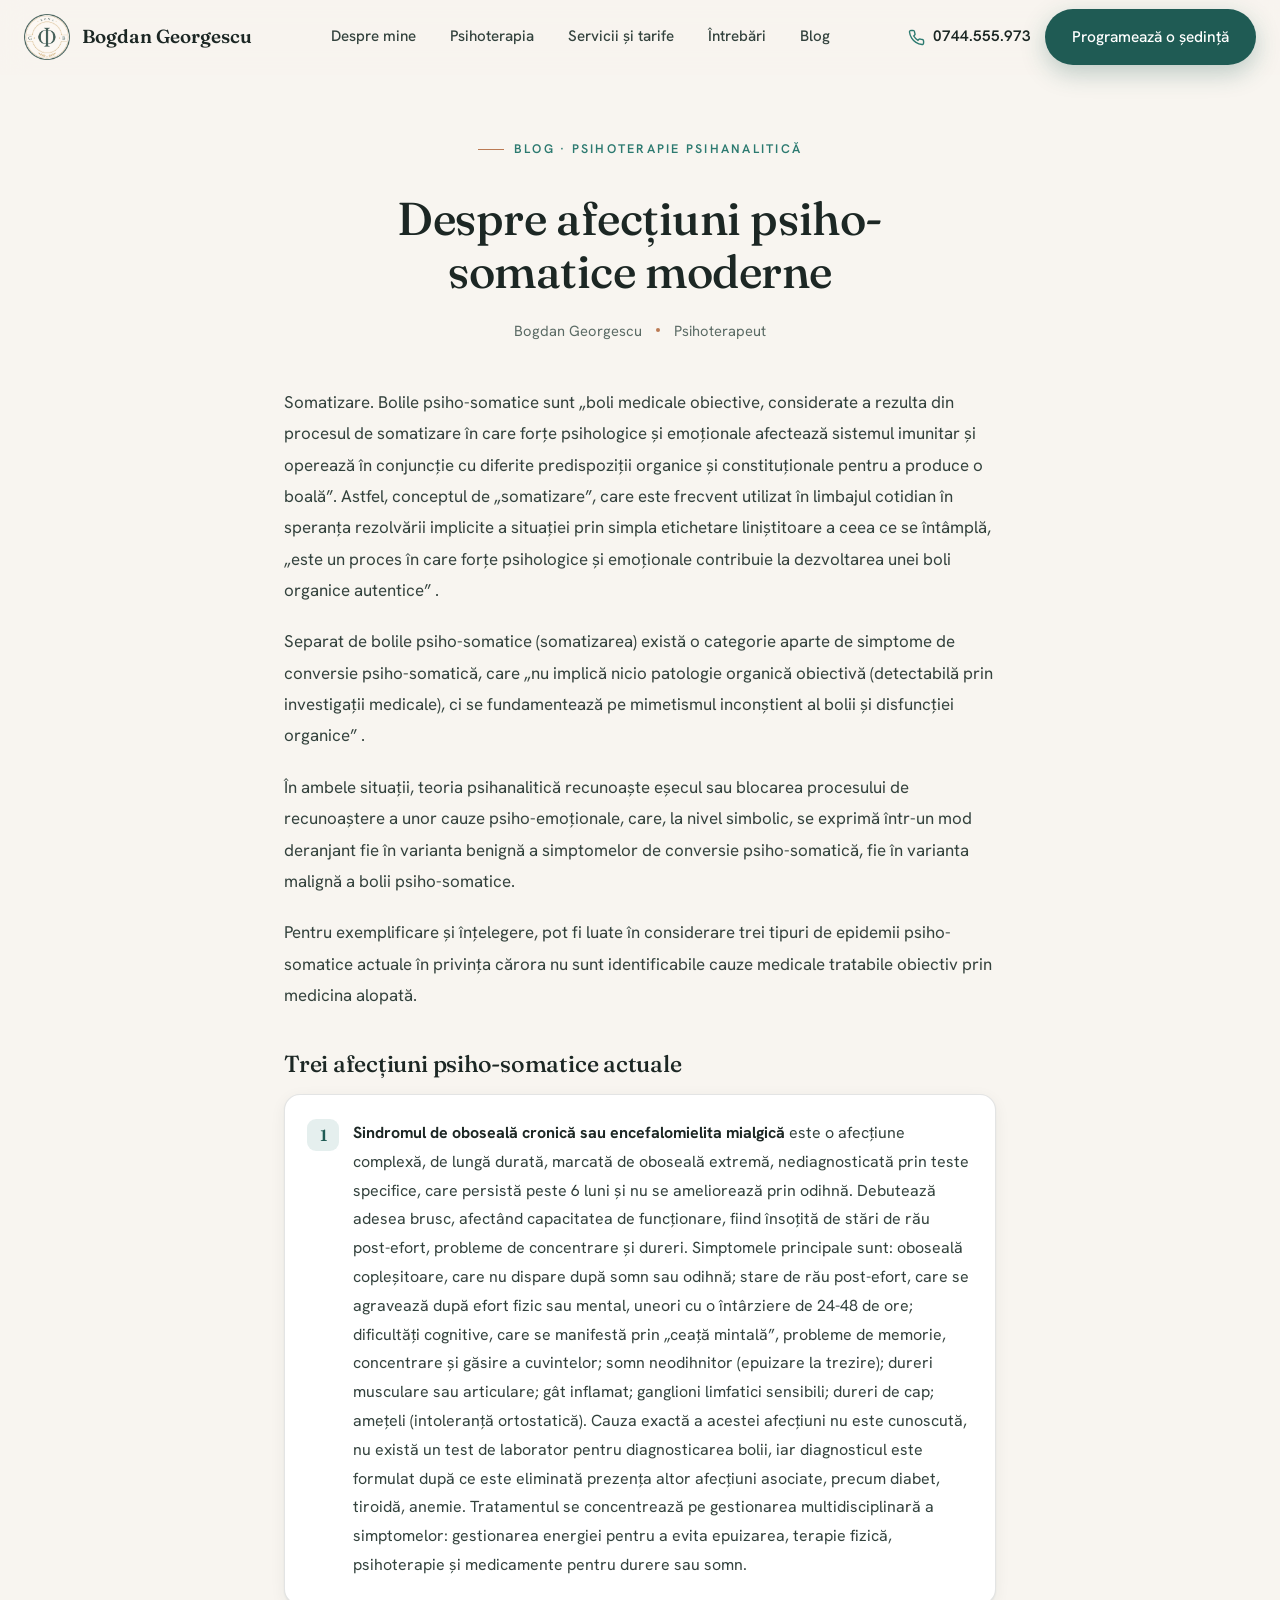
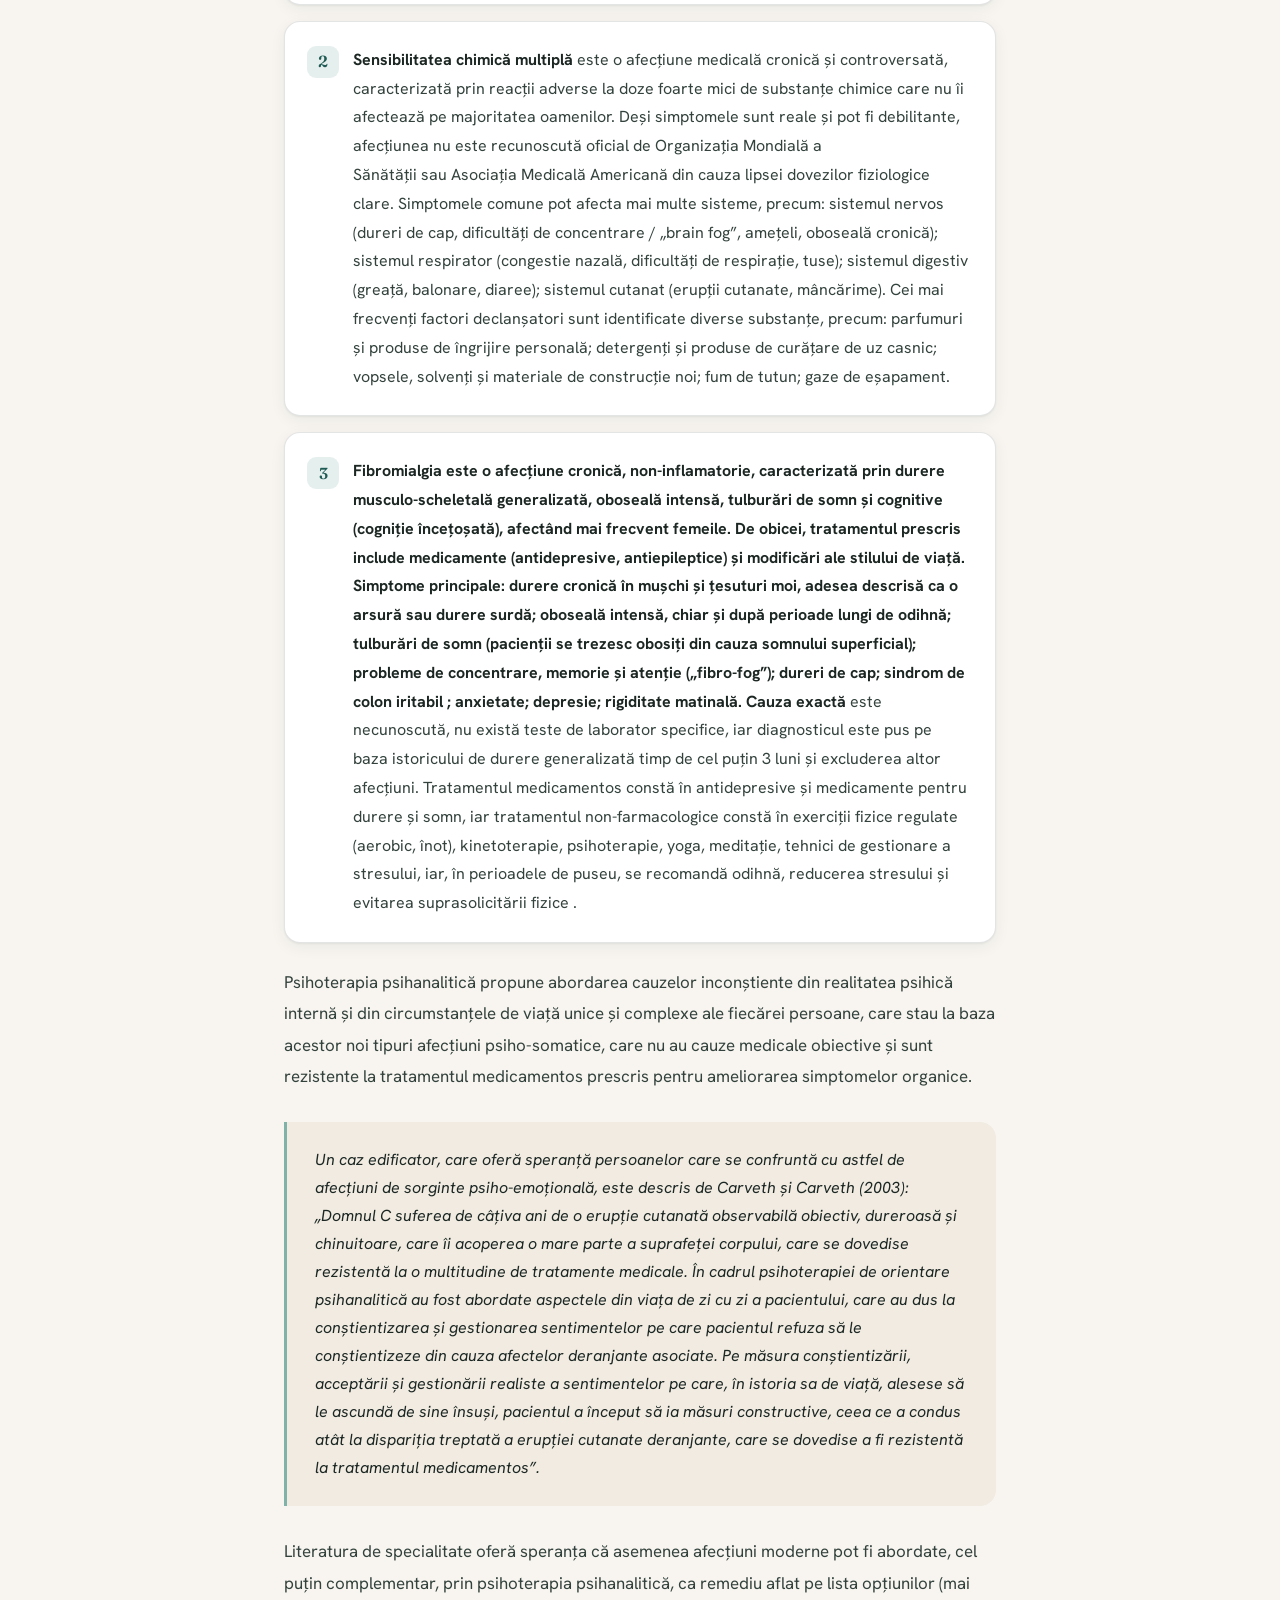
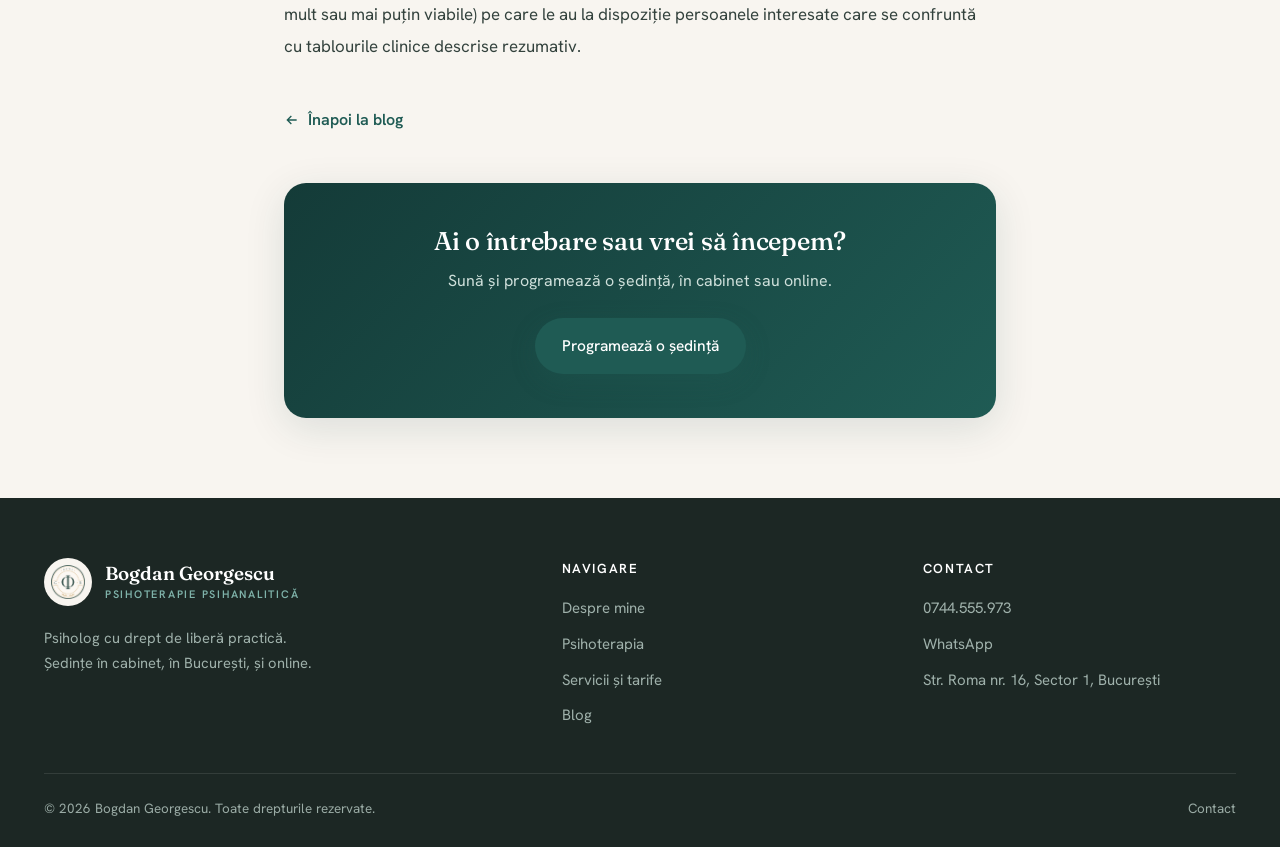
==== afectiuni-psiho-somatice-moderne.html @ 8d905593 "Logo nou (Phi + G-B), primul articol de blog, CSS mutat in styles.css comun Co-Authored-By: Claude O" ====
<!DOCTYPE html>
<html lang="ro">
<head>
<meta charset="UTF-8">
<meta name="viewport" content="width=device-width, initial-scale=1.0">
<meta name="robots" content="noindex, nofollow">
<title>Despre afecțiuni psiho-somatice moderne · Bogdan Georgescu</title>
<meta name="description" content="Articol despre afecțiunile psiho-somatice moderne și abordarea lor prin psihoterapie psihanalitică.">
<link rel="icon" type="image/png" href="images/logo-mark.png">
<link rel="preconnect" href="https://fonts.googleapis.com">
<link rel="preconnect" href="https://fonts.gstatic.com" crossorigin>
<link href="https://fonts.googleapis.com/css2?family=Fraunces:opsz,wght@9..144,400;9..144,500;9..144,600&family=Hanken+Grotesk:wght@400;500;600;700&display=swap" rel="stylesheet">
<link rel="stylesheet" href="styles.css">
</head>
<body>
<a href="#continut" class="skip">Sari la conținut</a>
<div class="progress" id="progress"></div>

<header class="nav" id="nav">
  <div class="wrap nav-inner">
    <a href="index.html" class="brand">
      <img src="images/logo-mark.png" alt="" class="logo-mark">
      <span>Bogdan&nbsp;Georgescu</span>
    </a>
    <nav class="nav-links" id="navlinks">
      <a href="index.html#despre">Despre mine</a>
      <a href="index.html#psihoterapia">Psihoterapia</a>
      <a href="index.html#servicii">Servicii și tarife</a>
      <a href="index.html#faq">Întrebări</a>
      <a href="index.html#blog">Blog</a>
    </nav>
    <div class="nav-cta">
      <span class="nav-phone"><svg width="17" height="17" viewBox="0 0 24 24" fill="none" stroke="currentColor" stroke-width="2"><path d="M22 16.92v3a2 2 0 0 1-2.18 2 19.79 19.79 0 0 1-8.63-3.07 19.5 19.5 0 0 1-6-6 19.79 19.79 0 0 1-3.07-8.67A2 2 0 0 1 4.11 2h3a2 2 0 0 1 2 1.72c.13.96.36 1.9.7 2.81a2 2 0 0 1-.45 2.11L8.09 9.91a16 16 0 0 0 6 6l1.27-1.27a2 2 0 0 1 2.11-.45c.91.34 1.85.57 2.81.7A2 2 0 0 1 22 16.92z"/></svg> 0744.555.973</span>
      <a href="index.html#contact" class="btn btn-primary">Programează o ședință</a>
      <button class="burger" id="burger" aria-label="Deschide meniul" aria-expanded="false" aria-controls="navlinks"><span></span><span></span><span></span></button>
    </div>
  </div>
</header>

<main class="article-wrap" id="continut">
  <header class="article-head">
    <span class="eyebrow">Blog · Psihoterapie psihanalitică</span>
    <h1>Despre afecțiuni psiho-somatice moderne</h1>
    <div class="article-meta"><span>Bogdan Georgescu</span><span class="dot"></span><span>Psihoterapeut</span></div>
  </header>

  <article class="article-body">
      <p>Somatizare. Bolile psiho-somatice sunt „boli medicale obiective, considerate a rezulta din procesul de somatizare în care forțe psihologice și emoționale afectează sistemul imunitar și operează în conjuncție cu diferite predispoziții organice și constituționale pentru a produce o boală”. Astfel, conceptul de „somatizare”, care este frecvent utilizat în limbajul cotidian în speranța rezolvării implicite a situației prin simpla etichetare liniștitoare a ceea ce se întâmplă, „este un proces în care forțe psihologice și emoționale contribuie la dezvoltarea unei boli organice autentice” .</p>
      <p>Separat de bolile psiho-somatice (somatizarea) există o categorie aparte de simptome de conversie psiho-somatică, care „nu implică nicio patologie organică obiectivă (detectabilă prin investigații medicale), ci se fundamentează pe mimetismul inconștient al bolii și disfuncției organice” .</p>
      <p>În ambele situații, teoria psihanalitică recunoaște eșecul sau blocarea procesului de recunoaștere a unor cauze psiho-emoționale, care, la nivel simbolic, se exprimă într-un mod deranjant fie în varianta benignă a simptomelor de conversie psiho-somatică, fie în varianta malignă a bolii psiho-somatice.</p>
      <p>Pentru exemplificare și înțelegere, pot fi luate în considerare trei tipuri de epidemii psiho-somatice actuale în privința cărora nu sunt identificabile cauze medicale tratabile obiectiv prin medicina alopată.</p>
      <h3>Trei afecțiuni psiho-somatice actuale</h3>
      <ol>
      <li><strong>Sindromul de oboseală cronică sau encefalomielita mialgică</strong> este o afecțiune complexă, de lungă durată, marcată de oboseală extremă, nediagnosticată prin teste specifice, care persistă peste 6 luni și nu se ameliorează prin odihnă. Debutează adesea brusc, afectând capacitatea de funcționare, fiind însoțită de stări de rău post-efort, probleme de concentrare și dureri. Simptomele principale sunt: oboseală copleșitoare, care nu dispare după somn sau odihnă; stare de rău post-efort, care se agravează  după efort fizic sau mental, uneori cu o întârziere de 24-48 de ore; dificultăți cognitive, care se manifestă prin „ceață mintală”, probleme de memorie, concentrare și găsire a cuvintelor; somn neodihnitor (epuizare la trezire); dureri musculare sau articulare; gât inflamat; ganglioni limfatici sensibili; dureri de cap; amețeli (intoleranță ortostatică). Cauza exactă a acestei afecțiuni nu este cunoscută, nu există un test de laborator pentru diagnosticarea bolii, iar diagnosticul este formulat după ce este eliminată prezența altor afecțiuni asociate, precum diabet, tiroidă, anemie. Tratamentul se concentrează pe gestionarea multidisciplinară a simptomelor: gestionarea energiei pentru a evita epuizarea, terapie fizică, psihoterapie și medicamente pentru durere sau somn.</li>
      <li><strong>Sensibilitatea chimică multiplă</strong> este o afecțiune medicală cronică și controversată, caracterizată prin reacții adverse la doze foarte mici de substanțe chimice care nu îi afectează pe majoritatea oamenilor. Deși simptomele sunt reale și pot fi debilitante, afecțiunea nu este recunoscută oficial de Organizația Mondială a Sănătății sau Asociația Medicală Americană din cauza lipsei dovezilor fiziologice clare. Simptomele comune pot afecta mai multe sisteme, precum: sistemul nervos (dureri de cap, dificultăți de concentrare / „brain fog”, amețeli, oboseală cronică); sistemul respirator (congestie nazală, dificultăți de respirație, tuse); sistemul digestiv (greață, balonare, diaree); sistemul cutanat (erupții cutanate, mâncărime). Cei mai frecvenți factori declanșatori sunt identificate diverse substanțe, precum: parfumuri și produse de îngrijire personală; detergenți și produse de curățare de uz casnic; vopsele, solvenți și materiale de construcție noi; fum de tutun; gaze de eșapament.</li>
      <li><strong>Fibromialgia este o afecțiune cronică, non-inflamatorie, caracterizată prin durere musculo-scheletală generalizată, oboseală intensă, tulburări de somn și cognitive (cogniție încețoșată), afectând mai frecvent femeile. De obicei, tratamentul prescris include medicamente (antidepresive, antiepileptice) și modificări ale stilului de viață. Simptome principale: durere cronică în mușchi și țesuturi moi, adesea descrisă ca o arsură sau durere surdă;  oboseală intensă, chiar și după perioade lungi de odihnă; tulburări de somn (pacienții se trezesc obosiți din cauza somnului superficial); probleme de concentrare, memorie și atenție („fibro-fog”); dureri de cap; sindrom de colon iritabil ; anxietate; depresie; rigiditate matinală. Cauza exactă</strong> este necunoscută, nu există teste de laborator specifice, iar diagnosticul este pus pe baza istoricului de durere generalizată timp de cel puțin 3 luni și excluderea altor afecțiuni. Tratamentul medicamentos constă în antidepresive și medicamente pentru durere și somn, iar tratamentul non-farmacologice constă în exerciții fizice regulate (aerobic, înot), kinetoterapie, psihoterapie, yoga, meditație, tehnici de gestionare a stresului, iar, în perioadele de puseu, se recomandă odihnă, reducerea stresului și evitarea suprasolicitării fizice .</li>
      </ol>
      <p>Psihoterapia psihanalitică propune abordarea cauzelor inconștiente din realitatea psihică internă și din circumstanțele de viață unice și complexe ale fiecărei persoane, care stau la baza acestor noi tipuri afecțiuni psiho-somatice, care nu au cauze medicale obiective și sunt rezistente la tratamentul medicamentos prescris pentru ameliorarea simptomelor organice.</p>
      <blockquote>Un caz edificator, care oferă speranță persoanelor care se confruntă cu astfel de afecțiuni de sorginte psiho-emoțională, este descris de Carveth și Carveth (2003): „Domnul C suferea de câțiva ani de o erupție cutanată observabilă obiectiv, dureroasă și chinuitoare, care îi acoperea o mare parte a suprafeței corpului, care se dovedise rezistentă la o multitudine de tratamente medicale. În cadrul psihoterapiei de orientare psihanalitică au fost abordate aspectele din viața de zi cu zi a pacientului, care au dus la conștientizarea și gestionarea sentimentelor pe care pacientul refuza să le conștientizeze din cauza afectelor deranjante asociate. Pe măsura conștientizării, acceptării și gestionării realiste a sentimentelor pe care, în istoria sa de viață, alesese să le ascundă de sine însuși, pacientul a început să ia măsuri constructive, ceea ce a condus atât la dispariția treptată a erupției cutanate deranjante, care se dovedise a fi rezistentă la tratamentul medicamentos”.</blockquote>
      <p>Literatura de specialitate oferă speranța că asemenea afecțiuni moderne pot fi abordate, cel  puțin complementar, prin psihoterapia psihanalitică, ca remediu aflat pe lista opțiunilor (mai mult sau mai puțin viabile) pe care le au la dispoziție persoanele interesate care se confruntă cu tablourile clinice descrise rezumativ.</p>
  </article>

  <a href="index.html#blog" class="article-back"><svg width="16" height="16" viewBox="0 0 24 24" fill="none" stroke="currentColor" stroke-width="2"><path d="M19 12H5M11 6l-6 6 6 6"/></svg> Înapoi la blog</a>

  <div class="article-cta">
    <h3>Ai o întrebare sau vrei să începem?</h3>
    <p>Sună și programează o ședință, în cabinet sau online.</p>
    <a href="index.html#contact" class="btn btn-primary">Programează o ședință</a>
  </div>
</main>

<footer class="ft">
  <div class="wrap">
    <div class="ft-top">
      <div class="ft-brand">
        <a href="index.html" class="ft-brandlink">
          <span class="ft-mark"><img src="images/logo-mark.png" alt=""></span>
          <span class="ft-name">Bogdan Georgescu<small>Psihoterapie psihanalitică</small></span>
        </a>
        <p class="ft-desc">Psiholog cu drept de liberă practică. Ședințe în cabinet, în București, și online.</p>
      </div>
      <div class="ft-col">
        <h5>Navigare</h5>
        <a href="index.html#despre">Despre mine</a>
        <a href="index.html#psihoterapia">Psihoterapia</a>
        <a href="index.html#servicii">Servicii și tarife</a>
        <a href="index.html#blog">Blog</a>
      </div>
      <div class="ft-col">
        <h5>Contact</h5>
        <a href="tel:0744555973">0744.555.973</a>
        <a href="https://wa.me/40744555973" target="_blank" rel="noopener">WhatsApp</a>
        <a href="index.html#contact">Str. Roma nr. 16, Sector 1, București</a>
      </div>
    </div>
    <div class="ft-bottom">
      <span>&copy; <span id="year"></span> Bogdan Georgescu. Toate drepturile rezervate.</span>
      <span><a href="index.html#contact">Contact</a></span>
    </div>
  </div>
</footer>

<script>
document.getElementById('year').textContent = new Date().getFullYear();
const nav=document.getElementById('nav'), prog=document.getElementById('progress');
addEventListener('scroll',()=>{nav.classList.toggle('scrolled',scrollY>10);const h=document.documentElement.scrollHeight-innerHeight;prog.style.width=(h>0?scrollY/h*100:0)+'%';},{passive:true});
const burger=document.getElementById('burger'), navlinks=document.getElementById('navlinks');
burger.addEventListener('click',()=>{const o=navlinks.classList.toggle('open');burger.setAttribute('aria-expanded',o);});
document.querySelectorAll('svg').forEach(s=>{if(!s.closest('[aria-label]')&&!s.hasAttribute('role'))s.setAttribute('aria-hidden','true');});
</script>
</body>
</html>
---- styles.css ----
/* ============ TOKENS ============ */
:root{
  --sand-50:#f8f5f0;
  --sand-100:#f1ebe1;
  --sand-200:#e4d9c8;
  --ink-900:#1c2724;
  --ink-700:#33423d;
  --ink-500:#5b6b65;
  --teal-900:#143b38;
  --teal-700:#1f5b54;
  --teal-500:#2c7a70;
  --teal-300:#7fb3aa;
  --clay-500:#bb7a54;
  --clay-300:#d9a983;
  --white:#ffffff;
  --line:rgba(28,39,36,.12);
  --shadow-sm:0 1px 2px rgba(20,59,56,.06),0 4px 16px rgba(20,59,56,.06);
  --shadow-md:0 10px 40px rgba(20,59,56,.12);
  --r-lg:22px;
  --r-md:16px;
  --r-sm:10px;
  --maxw:1240px;
  --ease:cubic-bezier(.22,.61,.36,1);
  --ease-out:cubic-bezier(.16,1,.3,1);
}

/* ============ BASE ============ */
*{box-sizing:border-box;margin:0;padding:0}
html{scroll-behavior:smooth;scroll-padding-top:90px}
body{
  font-family:'Hanken Grotesk',system-ui,sans-serif;
  color:var(--ink-700);
  background:var(--sand-50);
  line-height:1.7;
  -webkit-font-smoothing:antialiased;
  overflow-x:hidden;
  font-variant-ligatures:none;
}
h1,h2,h3,h4{font-family:'Fraunces',Georgia,serif;color:var(--ink-900);font-weight:500;line-height:1.15;letter-spacing:-.01em}
a{color:inherit;text-decoration:none}
img{max-width:100%;display:block}
a:focus-visible,button:focus-visible,summary:focus-visible{outline:2px solid var(--teal-500);outline-offset:3px;border-radius:5px}
.skip{position:absolute;left:8px;top:-60px;z-index:100;background:var(--teal-900);color:#fff;padding:12px 20px;border-radius:0 0 12px 12px;font-weight:600;transition:top .2s var(--ease)}
.skip:focus{top:0}
.progress{position:fixed;top:0;left:0;height:3px;width:0;background:linear-gradient(90deg,var(--teal-500),var(--clay-500));z-index:60;transition:width .12s linear}
.wrap{max-width:var(--maxw);margin-inline:auto;padding-inline:24px}
.eyebrow{
  font-family:'Hanken Grotesk';font-size:.78rem;font-weight:600;letter-spacing:.18em;
  text-transform:uppercase;color:var(--teal-500);margin-bottom:18px;
  display:inline-flex;align-items:center;gap:10px;
}
.eyebrow::before{content:"";width:26px;height:1.5px;background:var(--clay-500);display:inline-block}

/* ============ BUTTONS ============ */
.btn{
  display:inline-flex;align-items:center;gap:9px;
  font-weight:500;font-size:.97rem;
  padding:14px 26px;border-radius:100px;border:1px solid transparent;
  cursor:pointer;transition:.3s var(--ease);white-space:nowrap;
}
.btn-primary{background:var(--teal-700);color:#fff;box-shadow:0 8px 24px rgba(31,91,84,.28)}
.btn-primary:hover{background:var(--teal-900);transform:translateY(-2px);box-shadow:0 14px 30px rgba(31,91,84,.34)}
.btn-ghost{background:transparent;color:var(--ink-900);border-color:var(--line)}
.btn-ghost:hover{background:var(--white);border-color:var(--teal-300);transform:translateY(-2px)}

/* ============ NAV ============ */
header.nav{
  position:sticky;top:0;z-index:50;
  background:rgba(248,245,240,.82);
  backdrop-filter:saturate(140%) blur(14px);
  border-bottom:1px solid transparent;
  transition:.3s var(--ease);
}
header.nav.scrolled{border-bottom-color:var(--line);box-shadow:0 4px 20px rgba(20,59,56,.05)}
.nav-inner{display:flex;align-items:center;justify-content:space-between;height:74px;max-width:1440px}
.brand{display:flex;align-items:center;gap:12px;font-family:'Fraunces';font-size:1.18rem;color:var(--ink-900);font-weight:600}
.brand .mark{
  width:40px;height:40px;border-radius:50%;flex:0 0 40px;
  background:linear-gradient(140deg,var(--teal-500),var(--teal-900));
  display:grid;place-items:center;color:#fff;font-size:1.05rem;
  box-shadow:inset 0 0 0 1.5px rgba(255,255,255,.25);
}
.nav-links{display:flex;align-items:center;gap:6px}
.nav-links a{
  font-size:.95rem;font-weight:500;color:var(--ink-700);
  padding:9px 14px;border-radius:100px;transition:.2s;white-space:nowrap;
}
.nav-links a:hover{color:var(--teal-700);background:rgba(44,122,112,.08)}
.nav-cta{display:flex;align-items:center;gap:14px}
.nav-phone{display:flex;align-items:center;gap:8px;font-weight:600;color:var(--ink-900);font-size:.95rem}
.nav-phone svg{color:var(--teal-500)}
.burger{display:none;background:none;border:1px solid var(--line);border-radius:10px;width:44px;height:44px;cursor:pointer;flex-direction:column;gap:4px;align-items:center;justify-content:center}
.burger span{width:18px;height:2px;background:var(--ink-900);border-radius:2px;transition:.3s}

/* ============ HERO ============ */
.hero{position:relative;padding:24px 0 40px;overflow:hidden;min-height:calc(100svh - 74px);display:flex;align-items:center}
.hero::before{
  content:"";position:absolute;inset:0;z-index:0;
  background:
    radial-gradient(60% 80% at 85% 10%,rgba(127,179,170,.22),transparent 60%),
    radial-gradient(50% 70% at 5% 90%,rgba(217,169,131,.18),transparent 60%);
}
.hero-grid{position:relative;z-index:1;display:grid;grid-template-columns:1.05fr .95fr;gap:60px;align-items:center}
.hero h1{font-size:clamp(2.2rem,4.4vw,3.4rem);margin:4px 0 16px}
.hero h1 em{font-style:italic;color:var(--teal-700)}
.hero .hero-desc{font-size:1.06rem;color:var(--ink-700);font-weight:500;margin:0 0 16px;max-width:36ch}
.hero .lead{font-size:1.12rem;color:var(--ink-500);max-width:32ch;margin-bottom:26px}
.hero-actions{display:flex;gap:14px;flex-wrap:wrap}
.hero-meta{display:flex;gap:28px;margin-top:26px;flex-wrap:wrap}
.hero-meta .item{display:flex;flex-direction:column}
.hero-meta .k{font-family:'Fraunces';font-size:1.5rem;color:var(--teal-700);font-weight:600}
.hero-meta .v{font-size:.86rem;color:var(--ink-500)}

/* hero portrait */
.portrait{
  position:relative;border-radius:200px 200px var(--r-lg) var(--r-lg);
  overflow:hidden;aspect-ratio:4/5;
  box-shadow:var(--shadow-md);background:var(--sand-200);
}
.portrait .ph{width:100%;height:100%}
.portrait .badge{
  position:absolute;left:18px;bottom:18px;right:18px;
  background:rgba(255,255,255,.9);backdrop-filter:blur(8px);
  border-radius:var(--r-md);padding:14px 18px;
  display:flex;align-items:center;gap:12px;box-shadow:var(--shadow-sm);
}
.portrait .badge .dot{width:10px;height:10px;border-radius:50%;background:#3fbf8f;box-shadow:0 0 0 4px rgba(63,191,143,.2)}
.portrait .badge small{display:block;color:var(--ink-500);font-size:.78rem}
.portrait .badge strong{font-size:.92rem;color:var(--ink-900)}

/* ============ SECTION SHELL ============ */
section.block{padding:96px 0;position:relative}
.section-head{max-width:660px;margin-bottom:54px}
.section-head h2{font-size:clamp(2.1rem,4vw,3.05rem)}
.section-head p.sub{margin-top:16px;color:var(--ink-500);font-size:1.08rem}
.alt{background:var(--sand-100)}
.dark{background:var(--teal-900);color:#cfe0db}
.dark h2,.dark h3,.dark h4{color:#fff}
.dark .eyebrow{color:var(--teal-300)}

/* ============ DESPRE ============ */
.about-grid{display:grid;grid-template-columns:1.15fr .85fr;gap:54px;align-items:start}
.prose p{margin-bottom:20px;color:var(--ink-700)}
.prose p .hl{color:var(--ink-900);font-weight:600}
.pullcard{
  background:var(--white);border:1px solid var(--line);border-radius:var(--r-lg);
  padding:30px;box-shadow:var(--shadow-sm);margin:30px 0;position:relative;
}
.pullcard::before{content:"“";position:absolute;top:6px;left:20px;font-family:'Fraunces';font-size:4.5rem;color:var(--teal-300);opacity:.5;line-height:1}
.pullcard p{font-family:'Fraunces';font-size:1.2rem;font-style:italic;color:var(--ink-900);margin:14px 0 0;line-height:1.5}

.credentials{
  background:var(--white);border:1px solid var(--line);border-radius:var(--r-lg);
  padding:32px;box-shadow:var(--shadow-sm);position:sticky;top:100px;
}
.credentials h3{font-size:1.3rem;margin-bottom:8px}
.credentials .muted{color:var(--ink-500);font-size:.92rem;margin-bottom:22px}
.cred-list{list-style:none;display:flex;flex-direction:column;gap:16px}
.cred-list li{display:flex;gap:14px;align-items:flex-start;font-size:.97rem}
.cred-list .ic{
  flex:0 0 28px;width:28px;height:28px;border-radius:8px;
  background:rgba(44,122,112,.12);color:var(--teal-700);
  display:grid;place-items:center;margin-top:1px;
}
.cred-list .ic svg{width:15px;height:15px}

/* ============ PSIHOTERAPIA (dark journey) ============ */
.journey{display:grid;grid-template-columns:repeat(3,1fr);gap:24px;margin-top:48px}
.jcard{
  background:rgba(255,255,255,.05);border:1px solid rgba(255,255,255,.12);
  border-radius:var(--r-lg);padding:30px;transition:.3s var(--ease);
}
.jcard:hover{transform:translateY(-5px);background:rgba(255,255,255,.08);border-color:var(--teal-300)}
.jcard .num{font-family:'Fraunces';font-size:1rem;color:var(--teal-300);font-weight:600;letter-spacing:.05em}
.jcard .ic{
  width:52px;height:52px;border-radius:14px;margin:14px 0 18px;
  background:linear-gradient(140deg,var(--teal-500),var(--teal-700));
  display:grid;place-items:center;color:#fff;box-shadow:var(--shadow-sm);
}
.jcard h4{font-size:1.25rem;margin-bottom:10px;color:#fff}
.jcard p{color:#bcd2cd;font-size:.96rem;line-height:1.65}
.dark .prose-intro{font-size:1.22rem;max-width:62ch;color:#d8e6e2;font-family:'Fraunces';font-style:italic}

/* ============ SERVICII ============ */
.fact-grid{display:grid;grid-template-columns:repeat(4,1fr);gap:20px;margin-bottom:60px}
.fact{
  background:var(--white);border:1px solid var(--line);border-radius:var(--r-md);
  padding:26px 24px;box-shadow:var(--shadow-sm);transition:.3s var(--ease);
}
.fact:hover{transform:translateY(-4px);box-shadow:var(--shadow-md);border-color:var(--teal-300)}
.fact .ic{
  width:46px;height:46px;border-radius:12px;margin-bottom:16px;
  background:rgba(44,122,112,.1);color:var(--teal-700);display:grid;place-items:center;
}
.fact h4{font-size:1.05rem;margin-bottom:6px}
.fact p{font-size:.9rem;color:var(--ink-500)}
.fact .big{font-family:'Fraunces';font-size:1.6rem;color:var(--teal-700);font-weight:600;line-height:1}
.fact .big span{font-size:.85rem;color:var(--ink-500);font-family:'Hanken Grotesk';font-weight:400}

.diff-wrap{background:var(--white);border:1px solid var(--line);border-radius:var(--r-lg);padding:42px;box-shadow:var(--shadow-sm)}
.diff-wrap > h3{font-size:1.45rem;margin-bottom:10px}
.diff-wrap > .muted{color:var(--ink-500);margin-bottom:30px;max-width:60ch}
.diff-grid{display:grid;grid-template-columns:repeat(2,1fr);gap:14px}
.diff{
  display:flex;gap:14px;align-items:flex-start;padding:18px 20px;
  background:var(--sand-50);border:1px solid var(--line);border-radius:var(--r-md);
  transition:.25s var(--ease);
}
.diff:hover{background:var(--sand-100);border-color:var(--teal-300);transform:translateX(3px)}
.diff .ic{flex:0 0 38px;width:38px;height:38px;border-radius:10px;background:rgba(187,122,84,.12);color:var(--clay-500);display:grid;place-items:center}
.diff .ic svg{width:19px;height:19px}
.diff strong{display:block;color:var(--ink-900);font-size:.98rem;margin-bottom:3px}
.diff span{font-size:.86rem;color:var(--ink-500);line-height:1.5}

/* ============ BLOG ============ */
.blog-grid{display:grid;grid-template-columns:repeat(3,1fr);gap:26px}
.post{
  background:var(--white);border:1px solid var(--line);border-radius:var(--r-lg);
  overflow:hidden;box-shadow:var(--shadow-sm);transition:.3s var(--ease);
  display:flex;flex-direction:column;
}
.post:hover{transform:translateY(-6px);box-shadow:var(--shadow-md)}
.post .thumb{aspect-ratio:16/10;background:var(--sand-200);position:relative;overflow:hidden}
.post .thumb .ph{width:100%;height:100%}
.post .tag{
  position:absolute;top:14px;left:14px;background:rgba(255,255,255,.92);
  font-size:.72rem;font-weight:600;letter-spacing:.04em;color:var(--teal-700);
  padding:6px 12px;border-radius:100px;text-transform:uppercase;
}
.post .body{padding:24px 24px 26px;display:flex;flex-direction:column;flex:1}
.post .date{font-size:.8rem;color:var(--ink-500);margin-bottom:10px}
.post h4{font-size:1.18rem;margin-bottom:10px;line-height:1.3}
.post p{font-size:.92rem;color:var(--ink-500);margin-bottom:18px;flex:1}
.post .more{font-weight:600;font-size:.9rem;color:var(--teal-700);display:inline-flex;align-items:center;gap:7px;transition:gap .25s}
.post:hover .more{gap:12px}

/* ============ CTA / CONTACT ============ */
.contact{padding:92px 0 96px}
.contact-card{
  position:relative;overflow:hidden;border-radius:var(--r-lg);
  background:linear-gradient(135deg,var(--teal-900),var(--teal-700));
  color:#fff;padding:58px;display:flex;flex-direction:column;align-items:center;text-align:center;
  box-shadow:var(--shadow-md);
}
.contact-card::before{content:"";position:absolute;width:360px;height:360px;border-radius:50%;background:radial-gradient(circle,rgba(127,179,170,.35),transparent 70%);top:-140px;right:-60px}
.contact-card h2{color:#fff;font-size:clamp(1.9rem,3.4vw,2.6rem);position:relative}
.contact-card p.lead{color:#cfe0db;margin:14px auto 0;font-size:1.08rem;position:relative;max-width:48ch}
.contact-actions{display:flex;gap:14px;margin-top:30px;position:relative;flex-wrap:wrap;justify-content:center}
.btn-on-dark{background:#fff;color:var(--teal-900)}
.btn-on-dark:hover{background:var(--sand-100);transform:translateY(-2px)}
.btn-outline-dark{background:transparent;color:#fff;border-color:rgba(255,255,255,.35)}
.btn-outline-dark:hover{background:rgba(255,255,255,.1);transform:translateY(-2px)}
.contact-info{position:relative;display:flex;flex-wrap:wrap;justify-content:center;gap:16px 40px;margin-top:38px;padding-top:32px;border-top:1px solid rgba(255,255,255,.14);width:100%}
.cinfo{display:flex;gap:12px;align-items:center;text-align:left}
.cinfo .ic{flex:0 0 40px;width:40px;height:40px;border-radius:11px;background:rgba(255,255,255,.12);display:grid;place-items:center;color:#fff}
.cinfo small{display:block;color:#aeccc6;font-size:.74rem;letter-spacing:.04em;text-transform:uppercase;margin-bottom:2px}
.cinfo strong{font-size:1rem;color:#fff;font-weight:600}

/* ============ FOOTER ============ */
footer.ft{background:var(--ink-900);color:#9fb1ab;padding:60px 0 26px}
.ft-top{display:grid;grid-template-columns:1.5fr 1fr 1fr;gap:48px;align-items:start;padding-bottom:34px;border-bottom:1px solid rgba(255,255,255,.1)}
.ft-brand{max-width:330px}
.ft-brandlink{display:inline-flex;align-items:center;gap:13px}
.ft-mark{width:48px;height:48px;border-radius:50%;background:var(--sand-50);display:grid;place-items:center;flex:0 0 48px}
.ft-mark img{width:34px;height:34px;object-fit:contain}
.ft-name{font-family:'Fraunces';font-size:1.18rem;color:#fff;font-weight:600;line-height:1.05;display:flex;flex-direction:column}
.ft-name small{font-family:'Hanken Grotesk';font-size:.68rem;font-weight:600;letter-spacing:.16em;text-transform:uppercase;color:var(--teal-300);margin-top:5px}
.ft-desc{margin-top:18px;font-size:.92rem;max-width:34ch}
.ft-brand .socials{margin-top:20px}
.ft-col h5{color:#fff;font-family:'Hanken Grotesk';font-size:.82rem;letter-spacing:.12em;text-transform:uppercase;margin-bottom:16px;font-weight:600}
.ft-col a{display:block;color:#9fb1ab;font-size:.94rem;margin-bottom:10px;transition:.2s}
.ft-col a:hover{color:var(--teal-300)}
.ft-bottom{display:flex;justify-content:space-between;gap:16px;flex-wrap:wrap;padding-top:24px;font-size:.84rem;color:#9aaba5}
.ft-bottom a:hover{color:var(--teal-300)}
@media(max-width:780px){
  .ft-top{grid-template-columns:1fr 1fr;gap:34px}
  .ft-brand{grid-column:1 / -1;max-width:none}
}
@media(max-width:460px){ .ft-top{grid-template-columns:1fr} }

/* placeholder helper visuals */
.ph{
  background:
    repeating-linear-gradient(45deg,rgba(28,39,36,.04) 0 14px,transparent 14px 28px),
    linear-gradient(140deg,var(--sand-200),var(--teal-300));
  display:grid;place-items:center;color:rgba(20,59,56,.55);
}
.ph .ph-in{display:flex;flex-direction:column;align-items:center;gap:8px;text-align:center;padding:18px;font-size:.82rem;font-weight:500}
.ph svg{opacity:.6}

/* steps / cum incepem */
.steps{display:grid;grid-template-columns:repeat(4,1fr);gap:22px}
.step{background:var(--white);border:1px solid var(--line);border-radius:var(--r-lg);padding:30px 26px;box-shadow:var(--shadow-sm);position:relative;transition:.3s var(--ease)}
.step:hover{transform:translateY(-4px);box-shadow:var(--shadow-md);border-color:var(--teal-300)}
.step .n{font-family:'Fraunces';font-size:2.1rem;color:var(--teal-300);font-weight:600;line-height:1}
.step h4{font-size:1.12rem;margin:14px 0 8px}
.step p{font-size:.92rem;color:var(--ink-500)}
.step::after{content:"";position:absolute;top:48px;right:-13px;width:24px;height:2px;background:var(--teal-300);opacity:.5}
.step:last-child::after{display:none}

/* todo marker (vizibil doar in faza de constructie) */
.todo{background:#fdf2e2;border:1px dashed var(--clay-500);color:#8a572f;border-radius:6px;padding:1px 8px;font-size:.92em;font-weight:500}

/* faq */
.faq{max-width:820px;margin-inline:auto;display:flex;flex-direction:column;gap:14px}
.faq details{background:var(--white);border:1px solid var(--line);border-radius:var(--r-md);box-shadow:var(--shadow-sm);overflow:hidden}
.faq summary{list-style:none;cursor:pointer;padding:20px 24px;font-family:'Fraunces';font-size:1.1rem;color:var(--ink-900);display:flex;justify-content:space-between;align-items:center;gap:16px}
.faq summary::-webkit-details-marker{display:none}
.faq summary .chev{flex:0 0 auto;transition:transform .3s var(--ease);color:var(--teal-500)}
.faq details[open] summary .chev{transform:rotate(180deg)}
.faq .ans{padding:0 24px 22px;color:var(--ink-500);font-size:.97rem;line-height:1.7}

/* map placeholder */
.map-ph{margin-top:36px;border-radius:var(--r-md);overflow:hidden;border:1px solid rgba(255,255,255,.16);height:280px;width:100%}
.map-ph .ph{height:100%}

/* socials */
.socials{display:flex;gap:12px;margin-top:18px}
.socials a{width:40px;height:40px;border-radius:11px;border:1px solid rgba(255,255,255,.16);display:grid;place-items:center;color:#9fb1ab;transition:.25s}
.socials a:hover{color:#fff;border-color:var(--teal-300);background:rgba(255,255,255,.06)}

/* images */
.brand .logo-mark{width:46px;height:46px;object-fit:contain;flex:0 0 46px}
.portrait-img{width:100%;height:100%;object-fit:cover;object-position:center 18%}
.cab-img{width:100%;border-radius:12px;margin-bottom:22px;aspect-ratio:4/3;object-fit:cover;object-position:center}
.ft-logo{display:inline-block;background:var(--sand-50);border-radius:16px;padding:20px 24px;box-shadow:var(--shadow-sm)}
.ft-logo img{width:200px;max-width:100%;display:block}

/* mobile sticky action bar */
.mobile-bar{display:none}
@media(max-width:680px){
  .mobile-bar{
    display:flex;position:fixed;left:0;right:0;bottom:0;z-index:60;gap:10px;
    padding:11px 14px calc(11px + env(safe-area-inset-bottom,0px));
    background:rgba(248,245,240,.93);backdrop-filter:saturate(140%) blur(14px);
    border-top:1px solid var(--line);box-shadow:0 -6px 26px rgba(20,59,56,.1);
  }
  .mobile-bar .btn{flex:1;justify-content:center;padding:14px 16px}
  .mobile-bar .btn-call{flex:0 0 54px;width:54px;padding:0}
  body{padding-bottom:78px}
}

/* ============ SIGNATURE (editorial spread) ============ */
.signature{padding:96px 0;background:var(--sand-50);text-align:center;position:relative}
.signature::before{content:"";display:block;width:1px;height:56px;background:var(--clay-500);margin:0 auto 42px;opacity:.55}
.signature .num{font-family:'Fraunces';font-size:.95rem;letter-spacing:.2em;color:var(--clay-500);text-transform:uppercase;margin-bottom:30px;display:inline-block}
.sig-quote{font-family:'Fraunces';font-weight:400;font-size:clamp(2rem,4.8vw,3.5rem);line-height:1.2;color:var(--ink-900);max-width:17ch;margin:0 auto;letter-spacing:-.015em}
.sig-quote em{font-style:italic;color:var(--teal-700)}
.sig-by{margin-top:36px;color:var(--ink-500);font-size:.95rem;letter-spacing:.02em}

/* ============ MOTION ============ */
.reveal{
  opacity:0;transform:translateY(22px) scale(.99);filter:blur(5px);
  transition:opacity .85s var(--ease-out),transform .85s var(--ease-out),filter .85s var(--ease-out);
  transition-delay:var(--d,0ms);will-change:opacity,transform;
}
.reveal.in{opacity:1;transform:none;filter:none}
/* hero entrance - a touch more travel */
.hero .reveal{transform:translateY(30px) scale(.985)}

@media (prefers-reduced-motion: reduce){
  html{scroll-behavior:auto}
  .reveal{opacity:1!important;transform:none!important;filter:none!important;transition:none!important}
  *,*::before,*::after{transition-duration:.01ms!important;animation-duration:.01ms!important}
}

/* ============ RESPONSIVE ============ */
@media(max-width:980px){
  .hero-grid{grid-template-columns:1fr;gap:44px}
  .portrait{max-width:420px;margin-inline:auto}
  .about-grid{grid-template-columns:1fr;gap:36px}
  .credentials{position:static}
  .journey{grid-template-columns:1fr}
  .fact-grid{grid-template-columns:repeat(2,1fr)}
  .blog-grid{grid-template-columns:1fr 1fr}
  .contact-card{grid-template-columns:1fr;padding:44px 32px}
  .diff-grid{grid-template-columns:1fr}
  .steps{grid-template-columns:repeat(2,1fr)}
  .step::after{display:none}
}
@media(max-width:940px){
  .nav-links,.nav-phone{display:none}
  .burger{display:flex}
  .nav-links.open{
    display:flex;flex-direction:column;align-items:stretch;position:absolute;
    top:74px;left:0;right:0;background:var(--sand-50);padding:16px 24px 24px;
    gap:4px;border-bottom:1px solid var(--line);box-shadow:var(--shadow-md);
  }
}
@media(max-width:680px){
  .nav-cta .btn-primary{display:none}
  .signature{padding:88px 0}
  .fact-grid,.blog-grid{grid-template-columns:1fr}
  .steps{grid-template-columns:1fr}
  section.block{padding:70px 0}
  .diff-wrap{padding:26px}
  .contact-card{padding:36px 24px}
}

/* ============ ARTICLE PAGE ============ */
.article-wrap{max-width:760px;margin-inline:auto;padding:0 24px}
.article-head{padding:56px 0 8px;text-align:center}
.article-head .eyebrow{justify-content:center}
.article-head h1{font-size:clamp(1.9rem,3.6vw,2.9rem);margin:14px auto 0;max-width:22ch;line-height:1.15}
.article-meta{margin-top:20px;color:var(--ink-500);font-size:.92rem;display:flex;gap:14px;justify-content:center;flex-wrap:wrap;align-items:center}
.article-meta .dot{width:4px;height:4px;border-radius:50%;background:var(--clay-500)}
.article-body{padding:36px 0 8px}
.article-body p{margin-bottom:20px;font-size:1.06rem;line-height:1.85;color:var(--ink-700)}
.article-body h3{font-family:'Fraunces';font-size:1.45rem;margin:40px 0 16px;color:var(--ink-900);font-weight:500}
.article-body ol{margin:0 0 24px;padding:0;list-style:none;counter-reset:art}
.article-body ol>li{position:relative;padding:24px 26px 24px 68px;margin-bottom:16px;background:var(--white);border:1px solid var(--line);border-radius:var(--r-md);box-shadow:var(--shadow-sm);counter-increment:art;font-size:1rem;line-height:1.8;color:var(--ink-700)}
.article-body ol>li::before{content:counter(art);position:absolute;left:22px;top:24px;width:32px;height:32px;border-radius:9px;background:rgba(44,122,112,.12);color:var(--teal-700);font-family:'Fraunces';font-weight:600;display:grid;place-items:center}
.article-body ol>li strong{color:var(--ink-900)}
.article-body blockquote{margin:30px 0;padding:24px 28px;border-left:3px solid var(--teal-300);background:var(--sand-100);border-radius:0 var(--r-md) var(--r-md) 0;font-style:italic;color:var(--ink-900);line-height:1.75}
.article-back{display:inline-flex;align-items:center;gap:8px;color:var(--teal-700);font-weight:600;margin:16px 0 40px;transition:gap .25s}
.article-back:hover{gap:12px}
.article-cta{background:linear-gradient(135deg,var(--teal-900),var(--teal-700));color:#fff;border-radius:var(--r-lg);padding:44px;text-align:center;margin:10px 0 80px;box-shadow:var(--shadow-md)}
.article-cta h3{font-family:'Fraunces';font-size:1.6rem;margin-bottom:10px;color:#fff;font-weight:500}
.article-cta p{color:#cfe0db;margin-bottom:24px}
@media(max-width:680px){
  .article-body ol>li{padding:20px 20px 20px 60px}
  .article-cta{padding:32px 22px}
}
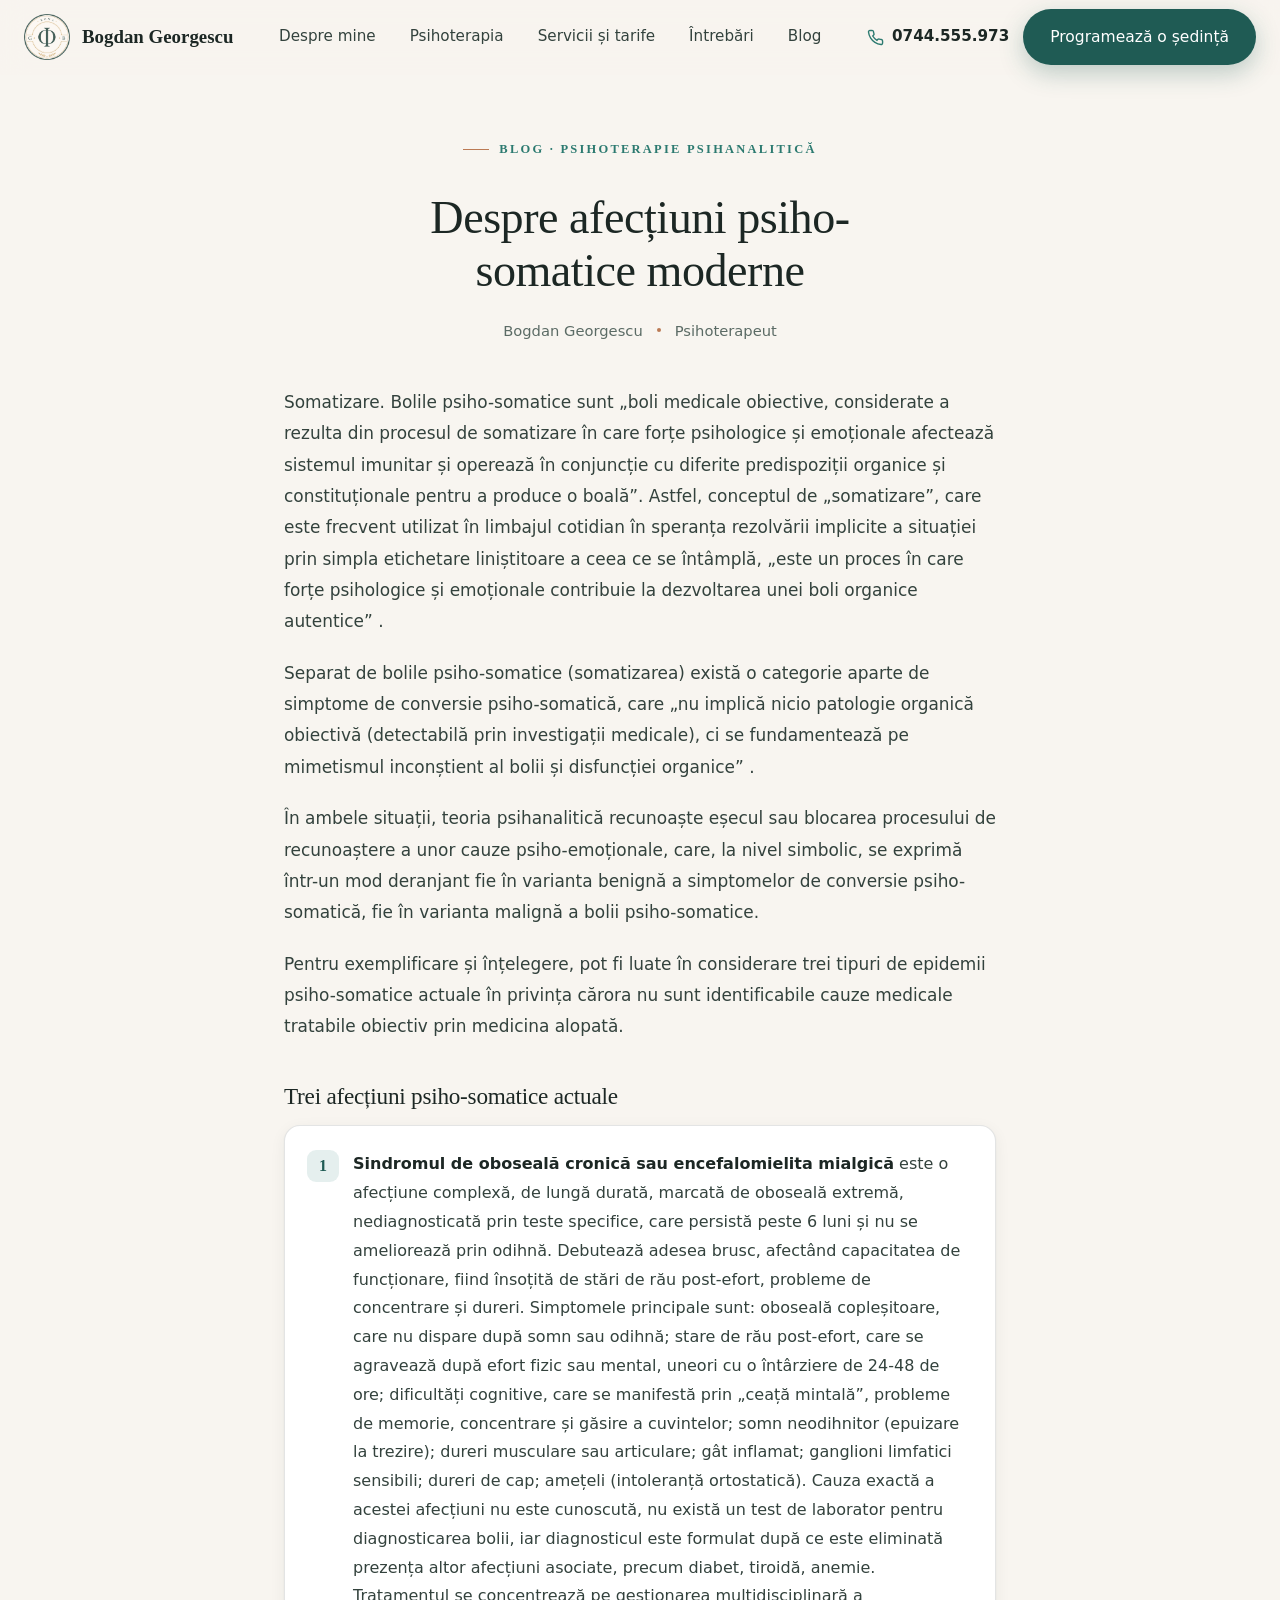
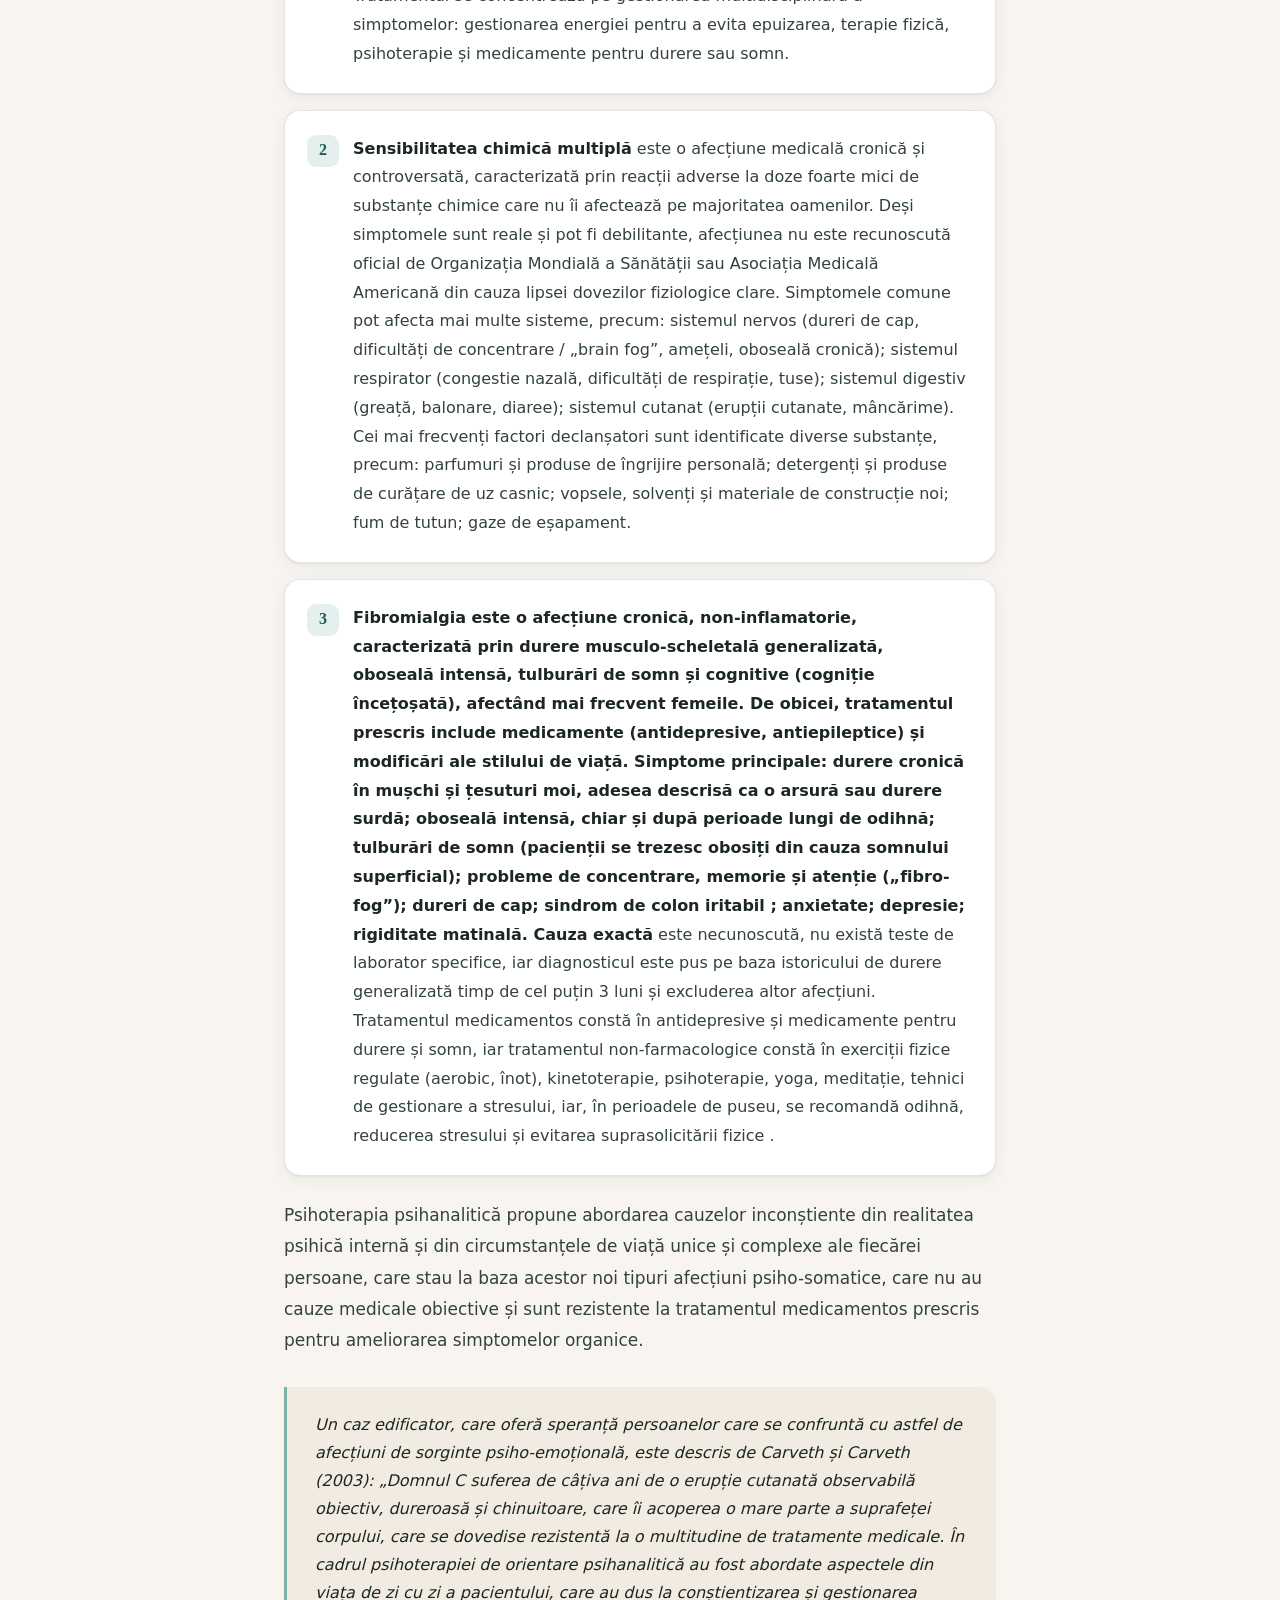
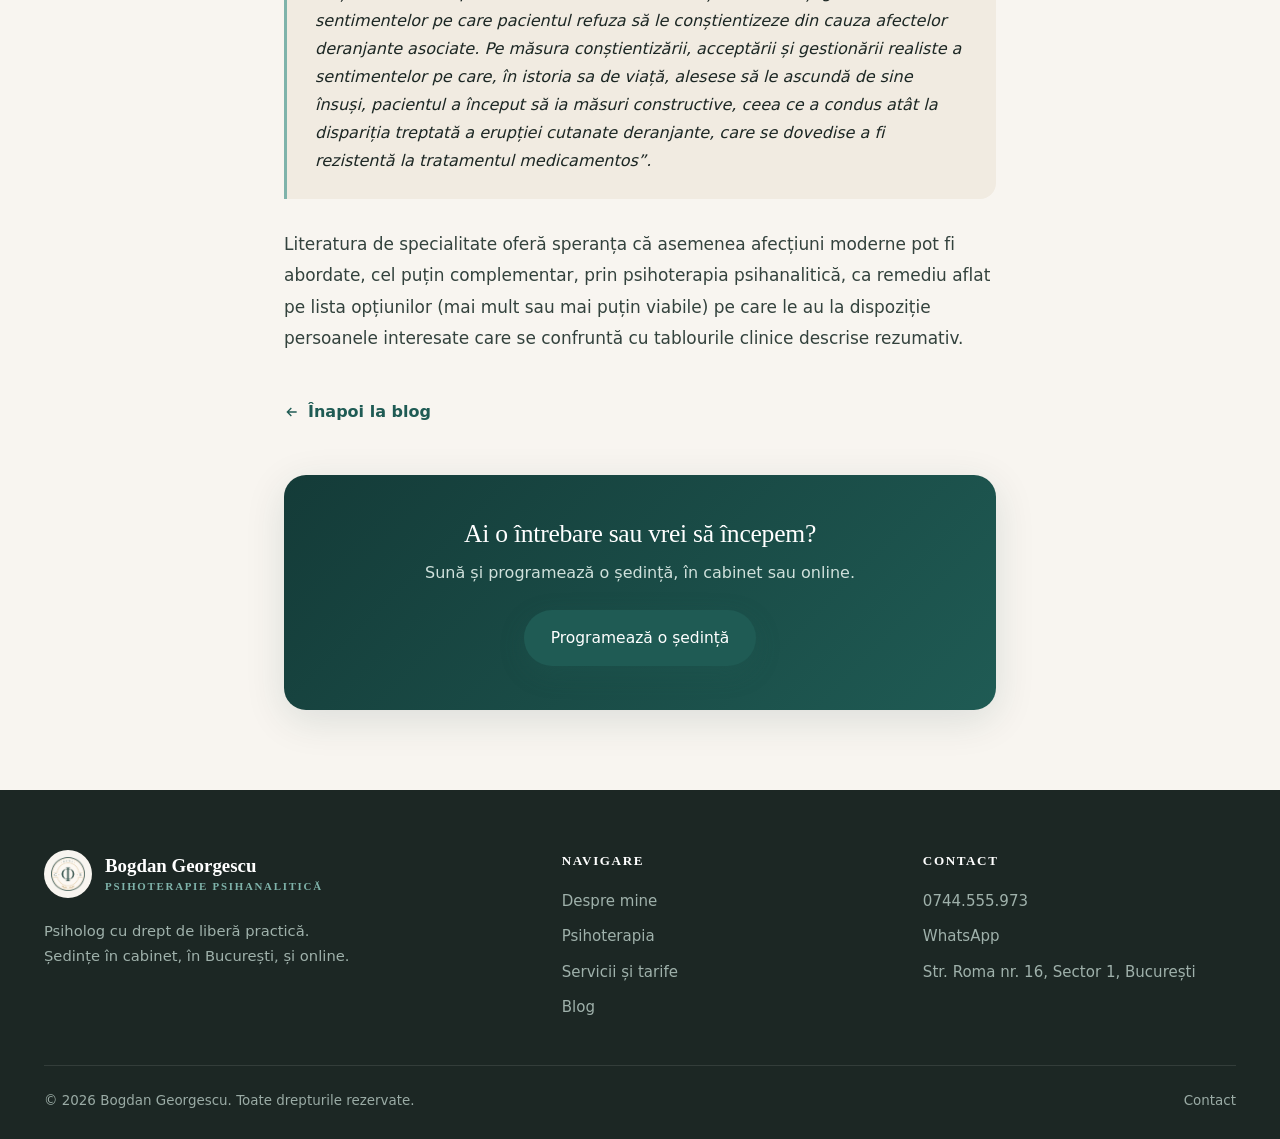
==== commit 2bf0cbbc: "Gazduieste fonturile local (GDPR: fara cereri catre Google Fonts) Co-Authored-By: Claude Opus 4.8 <n" ====
--- a/afectiuni-psiho-somatice-moderne.html
+++ b/afectiuni-psiho-somatice-moderne.html
@@ -7,9 +7,7 @@
 <title>Despre afecțiuni psiho-somatice moderne · Bogdan Georgescu</title>
 <meta name="description" content="Articol despre afecțiunile psiho-somatice moderne și abordarea lor prin psihoterapie psihanalitică.">
 <link rel="icon" type="image/png" href="images/logo-mark.png">
-<link rel="preconnect" href="https://fonts.googleapis.com">
-<link rel="preconnect" href="https://fonts.gstatic.com" crossorigin>
-<link href="https://fonts.googleapis.com/css2?family=Fraunces:opsz,wght@9..144,400;9..144,500;9..144,600&family=Hanken+Grotesk:wght@400;500;600;700&display=swap" rel="stylesheet">
+<link rel="stylesheet" href="fonts.css">
 <link rel="stylesheet" href="styles.css">
 </head>
 <body>
@@ -100,6 +98,13 @@
   </div>
 </footer>
 
+<div class="mobile-bar">
+  <a href="tel:0744555973" class="btn btn-ghost btn-call" aria-label="Sună la 0744 555 973">
+    <svg width="20" height="20" viewBox="0 0 24 24" fill="none" stroke="currentColor" stroke-width="2"><path d="M22 16.92v3a2 2 0 0 1-2.18 2 19.79 19.79 0 0 1-8.63-3.07 19.5 19.5 0 0 1-6-6 19.79 19.79 0 0 1-3.07-8.67A2 2 0 0 1 4.11 2h3a2 2 0 0 1 2 1.72c.13.96.36 1.9.7 2.81a2 2 0 0 1-.45 2.11L8.09 9.91a16 16 0 0 0 6 6l1.27-1.27a2 2 0 0 1 2.11-.45c.91.34 1.85.57 2.81.7A2 2 0 0 1 22 16.92z"/></svg>
+  </a>
+  <a href="index.html#contact" class="btn btn-primary">Programează o ședință</a>
+</div>
+
 <script>
 document.getElementById('year').textContent = new Date().getFullYear();
 const nav=document.getElementById('nav'), prog=document.getElementById('progress');
--- a/fonts.css
+++ b/fonts.css
@@ -0,0 +1,126 @@
+/* Fraunces 400 normal latin-ext */
+@font-face {
+  font-family: 'Fraunces';
+  font-style: normal;
+  font-weight: 400;
+  font-display: swap;
+  src: url(fonts/fraunces-normal-400-latin-ext.woff2) format('woff2') format('woff2');
+  unicode-range: U+0100-02BA, U+02BD-02C5, U+02C7-02CC, U+02CE-02D7, U+02DD-02FF, U+0304, U+0308, U+0329, U+1D00-1DBF, U+1E00-1E9F, U+1EF2-1EFF, U+2020, U+20A0-20AB, U+20AD-20C0, U+2113, U+2C60-2C7F, U+A720-A7FF;
+}
+/* Fraunces 400 normal latin */
+@font-face {
+  font-family: 'Fraunces';
+  font-style: normal;
+  font-weight: 400;
+  font-display: swap;
+  src: url(fonts/fraunces-normal-400-latin.woff2) format('woff2') format('woff2');
+  unicode-range: U+0000-00FF, U+0131, U+0152-0153, U+02BB-02BC, U+02C6, U+02DA, U+02DC, U+0304, U+0308, U+0329, U+2000-206F, U+20AC, U+2122, U+2191, U+2193, U+2212, U+2215, U+FEFF, U+FFFD;
+}
+/* Fraunces 500 normal latin-ext */
+@font-face {
+  font-family: 'Fraunces';
+  font-style: normal;
+  font-weight: 500;
+  font-display: swap;
+  src: url(fonts/fraunces-normal-500-latin-ext.woff2) format('woff2') format('woff2');
+  unicode-range: U+0100-02BA, U+02BD-02C5, U+02C7-02CC, U+02CE-02D7, U+02DD-02FF, U+0304, U+0308, U+0329, U+1D00-1DBF, U+1E00-1E9F, U+1EF2-1EFF, U+2020, U+20A0-20AB, U+20AD-20C0, U+2113, U+2C60-2C7F, U+A720-A7FF;
+}
+/* Fraunces 500 normal latin */
+@font-face {
+  font-family: 'Fraunces';
+  font-style: normal;
+  font-weight: 500;
+  font-display: swap;
+  src: url(fonts/fraunces-normal-500-latin.woff2) format('woff2') format('woff2');
+  unicode-range: U+0000-00FF, U+0131, U+0152-0153, U+02BB-02BC, U+02C6, U+02DA, U+02DC, U+0304, U+0308, U+0329, U+2000-206F, U+20AC, U+2122, U+2191, U+2193, U+2212, U+2215, U+FEFF, U+FFFD;
+}
+/* Fraunces 600 normal latin-ext */
+@font-face {
+  font-family: 'Fraunces';
+  font-style: normal;
+  font-weight: 600;
+  font-display: swap;
+  src: url(fonts/fraunces-normal-600-latin-ext.woff2) format('woff2') format('woff2');
+  unicode-range: U+0100-02BA, U+02BD-02C5, U+02C7-02CC, U+02CE-02D7, U+02DD-02FF, U+0304, U+0308, U+0329, U+1D00-1DBF, U+1E00-1E9F, U+1EF2-1EFF, U+2020, U+20A0-20AB, U+20AD-20C0, U+2113, U+2C60-2C7F, U+A720-A7FF;
+}
+/* Fraunces 600 normal latin */
+@font-face {
+  font-family: 'Fraunces';
+  font-style: normal;
+  font-weight: 600;
+  font-display: swap;
+  src: url(fonts/fraunces-normal-600-latin.woff2) format('woff2') format('woff2');
+  unicode-range: U+0000-00FF, U+0131, U+0152-0153, U+02BB-02BC, U+02C6, U+02DA, U+02DC, U+0304, U+0308, U+0329, U+2000-206F, U+20AC, U+2122, U+2191, U+2193, U+2212, U+2215, U+FEFF, U+FFFD;
+}
+/* Hanken Grotesk 400 normal latin-ext */
+@font-face {
+  font-family: 'Hanken Grotesk';
+  font-style: normal;
+  font-weight: 400;
+  font-display: swap;
+  src: url(fonts/hankengrotesk-normal-400-latin-ext.woff2) format('woff2') format('woff2');
+  unicode-range: U+0100-02BA, U+02BD-02C5, U+02C7-02CC, U+02CE-02D7, U+02DD-02FF, U+0304, U+0308, U+0329, U+1D00-1DBF, U+1E00-1E9F, U+1EF2-1EFF, U+2020, U+20A0-20AB, U+20AD-20C0, U+2113, U+2C60-2C7F, U+A720-A7FF;
+}
+/* Hanken Grotesk 400 normal latin */
+@font-face {
+  font-family: 'Hanken Grotesk';
+  font-style: normal;
+  font-weight: 400;
+  font-display: swap;
+  src: url(fonts/hankengrotesk-normal-400-latin.woff2) format('woff2') format('woff2');
+  unicode-range: U+0000-00FF, U+0131, U+0152-0153, U+02BB-02BC, U+02C6, U+02DA, U+02DC, U+0304, U+0308, U+0329, U+2000-206F, U+20AC, U+2122, U+2191, U+2193, U+2212, U+2215, U+FEFF, U+FFFD;
+}
+/* Hanken Grotesk 500 normal latin-ext */
+@font-face {
+  font-family: 'Hanken Grotesk';
+  font-style: normal;
+  font-weight: 500;
+  font-display: swap;
+  src: url(fonts/hankengrotesk-normal-500-latin-ext.woff2) format('woff2') format('woff2');
+  unicode-range: U+0100-02BA, U+02BD-02C5, U+02C7-02CC, U+02CE-02D7, U+02DD-02FF, U+0304, U+0308, U+0329, U+1D00-1DBF, U+1E00-1E9F, U+1EF2-1EFF, U+2020, U+20A0-20AB, U+20AD-20C0, U+2113, U+2C60-2C7F, U+A720-A7FF;
+}
+/* Hanken Grotesk 500 normal latin */
+@font-face {
+  font-family: 'Hanken Grotesk';
+  font-style: normal;
+  font-weight: 500;
+  font-display: swap;
+  src: url(fonts/hankengrotesk-normal-500-latin.woff2) format('woff2') format('woff2');
+  unicode-range: U+0000-00FF, U+0131, U+0152-0153, U+02BB-02BC, U+02C6, U+02DA, U+02DC, U+0304, U+0308, U+0329, U+2000-206F, U+20AC, U+2122, U+2191, U+2193, U+2212, U+2215, U+FEFF, U+FFFD;
+}
+/* Hanken Grotesk 600 normal latin-ext */
+@font-face {
+  font-family: 'Hanken Grotesk';
+  font-style: normal;
+  font-weight: 600;
+  font-display: swap;
+  src: url(fonts/hankengrotesk-normal-600-latin-ext.woff2) format('woff2') format('woff2');
+  unicode-range: U+0100-02BA, U+02BD-02C5, U+02C7-02CC, U+02CE-02D7, U+02DD-02FF, U+0304, U+0308, U+0329, U+1D00-1DBF, U+1E00-1E9F, U+1EF2-1EFF, U+2020, U+20A0-20AB, U+20AD-20C0, U+2113, U+2C60-2C7F, U+A720-A7FF;
+}
+/* Hanken Grotesk 600 normal latin */
+@font-face {
+  font-family: 'Hanken Grotesk';
+  font-style: normal;
+  font-weight: 600;
+  font-display: swap;
+  src: url(fonts/hankengrotesk-normal-600-latin.woff2) format('woff2') format('woff2');
+  unicode-range: U+0000-00FF, U+0131, U+0152-0153, U+02BB-02BC, U+02C6, U+02DA, U+02DC, U+0304, U+0308, U+0329, U+2000-206F, U+20AC, U+2122, U+2191, U+2193, U+2212, U+2215, U+FEFF, U+FFFD;
+}
+/* Hanken Grotesk 700 normal latin-ext */
+@font-face {
+  font-family: 'Hanken Grotesk';
+  font-style: normal;
+  font-weight: 700;
+  font-display: swap;
+  src: url(fonts/hankengrotesk-normal-700-latin-ext.woff2) format('woff2') format('woff2');
+  unicode-range: U+0100-02BA, U+02BD-02C5, U+02C7-02CC, U+02CE-02D7, U+02DD-02FF, U+0304, U+0308, U+0329, U+1D00-1DBF, U+1E00-1E9F, U+1EF2-1EFF, U+2020, U+20A0-20AB, U+20AD-20C0, U+2113, U+2C60-2C7F, U+A720-A7FF;
+}
+/* Hanken Grotesk 700 normal latin */
+@font-face {
+  font-family: 'Hanken Grotesk';
+  font-style: normal;
+  font-weight: 700;
+  font-display: swap;
+  src: url(fonts/hankengrotesk-normal-700-latin.woff2) format('woff2') format('woff2');
+  unicode-range: U+0000-00FF, U+0131, U+0152-0153, U+02BB-02BC, U+02C6, U+02DA, U+02DC, U+0304, U+0308, U+0329, U+2000-206F, U+20AC, U+2122, U+2191, U+2193, U+2212, U+2215, U+FEFF, U+FFFD;
+}
--- a/styles.css
+++ b/styles.css
@@ -421,3 +421,13 @@
   .article-body ol>li{padding:20px 20px 20px 60px}
   .article-cta{padding:32px 22px}
 }
+
+/* single article (text-only, centered; devine carusel cand apar mai multe) */
+.blog-grid.solo{grid-template-columns:minmax(0,560px);justify-content:center}
+.post-text .body{padding:34px 32px 36px}
+.tag-inline{display:inline-block;font-size:.72rem;font-weight:600;letter-spacing:.09em;text-transform:uppercase;color:var(--teal-700);margin-bottom:14px}
+.post-text h4{font-size:1.3rem}
+
+/* map link (deschide in Google Maps) */
+.map-link{display:inline-flex;align-items:center;gap:7px;margin-top:16px;color:var(--teal-300);font-weight:600;font-size:.92rem;position:relative;transition:.2s}
+.map-link:hover{color:#fff}
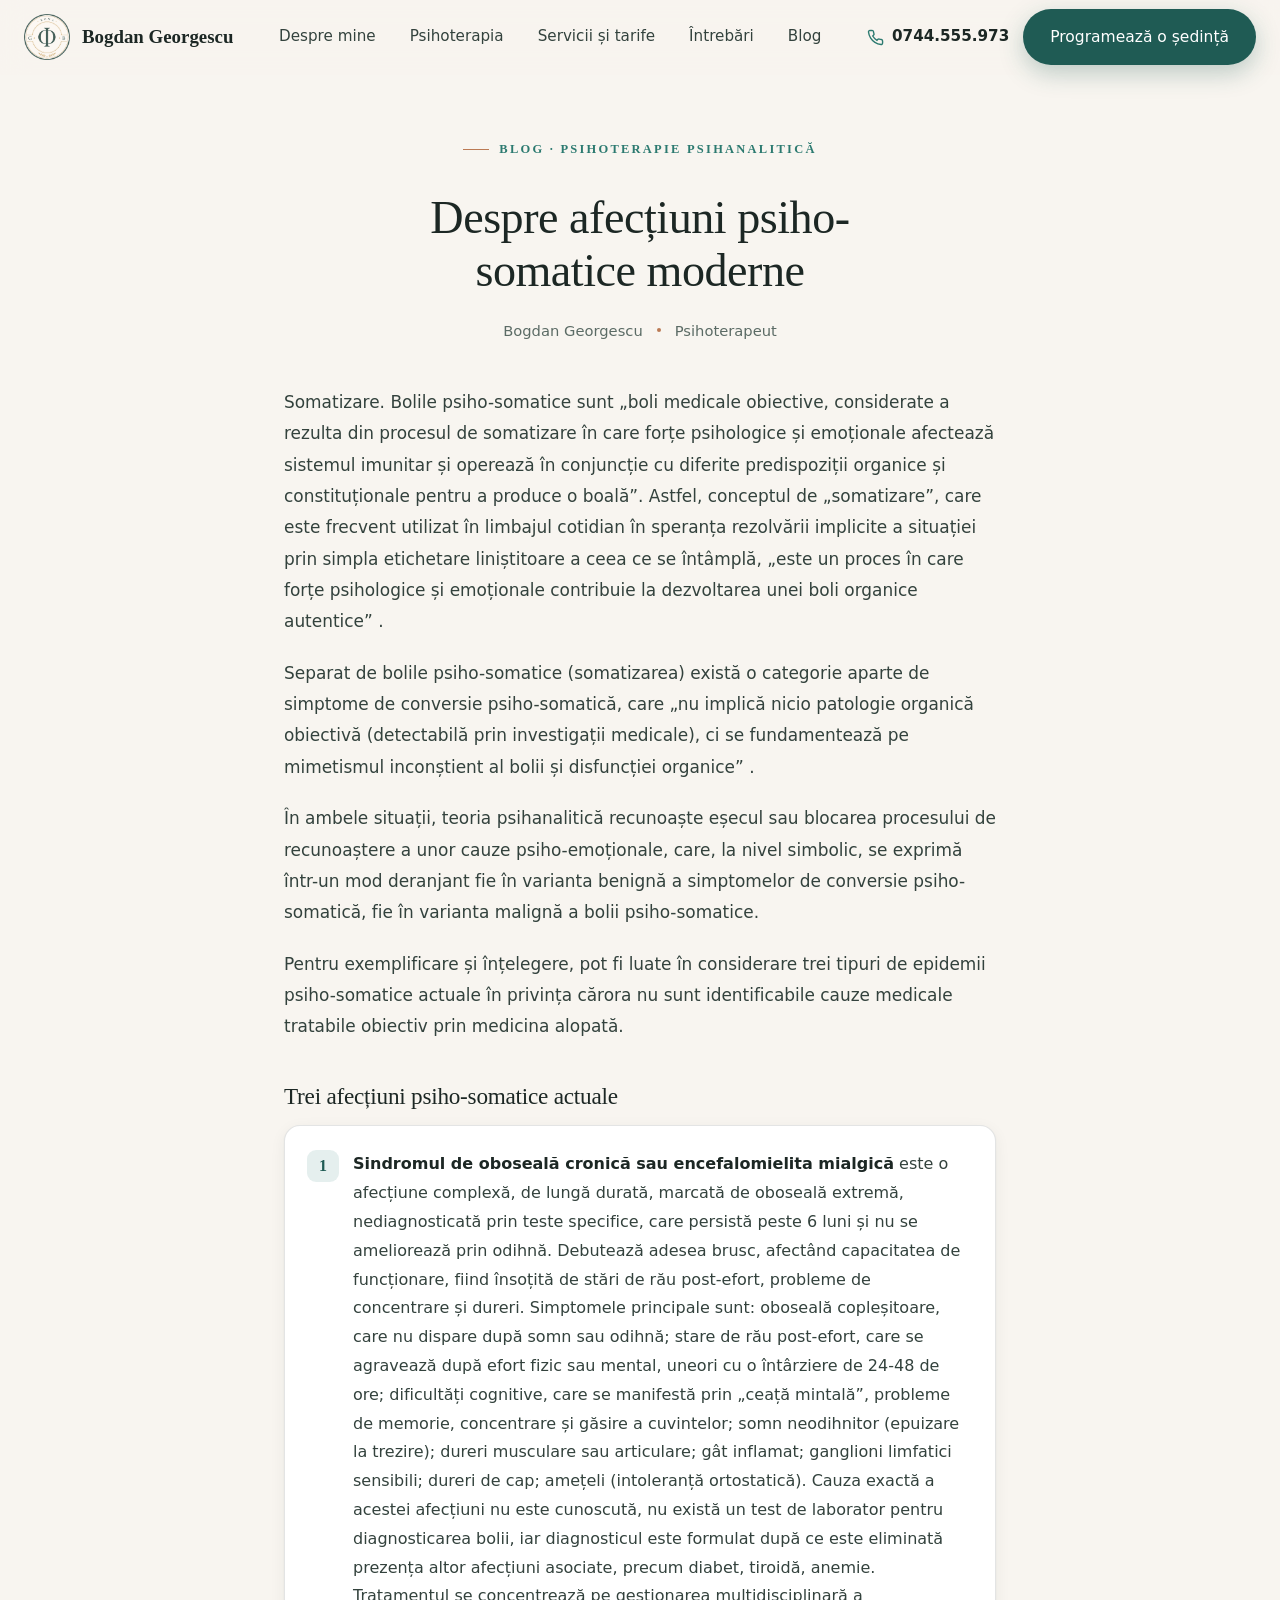
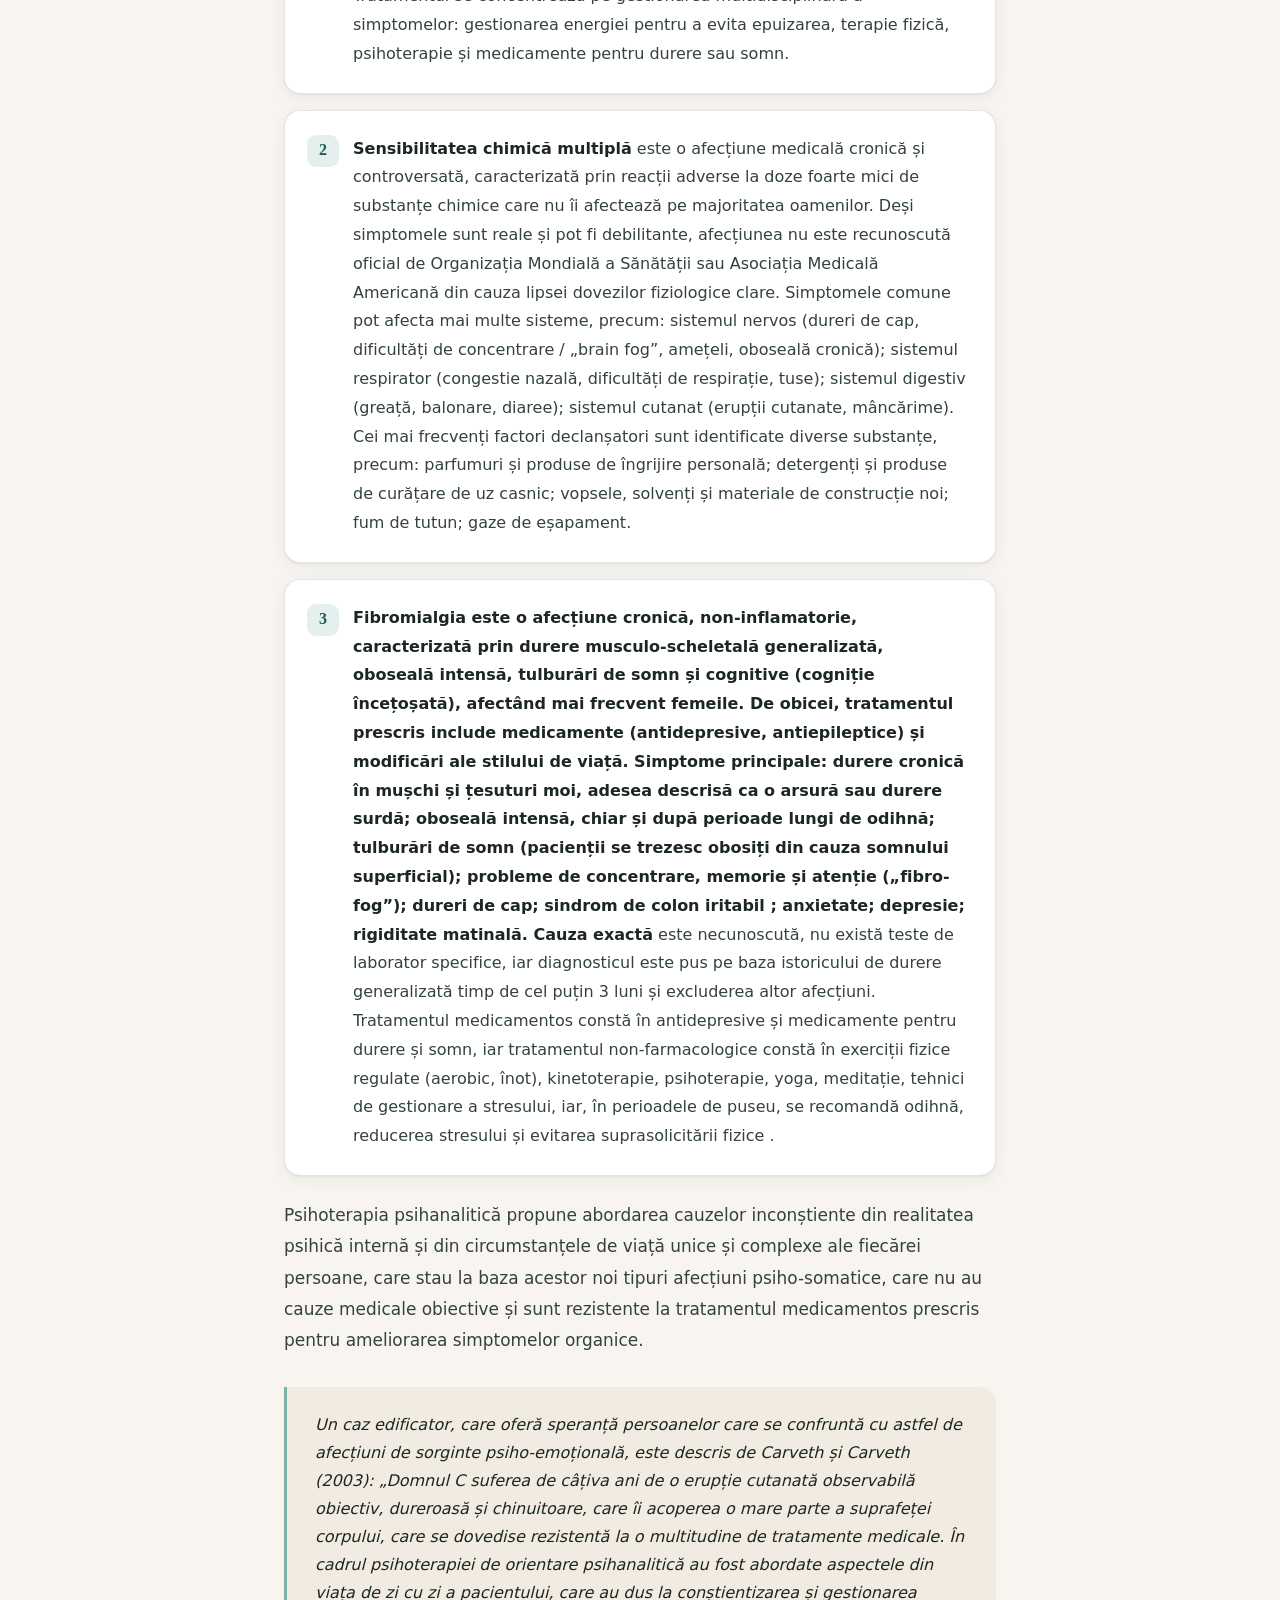
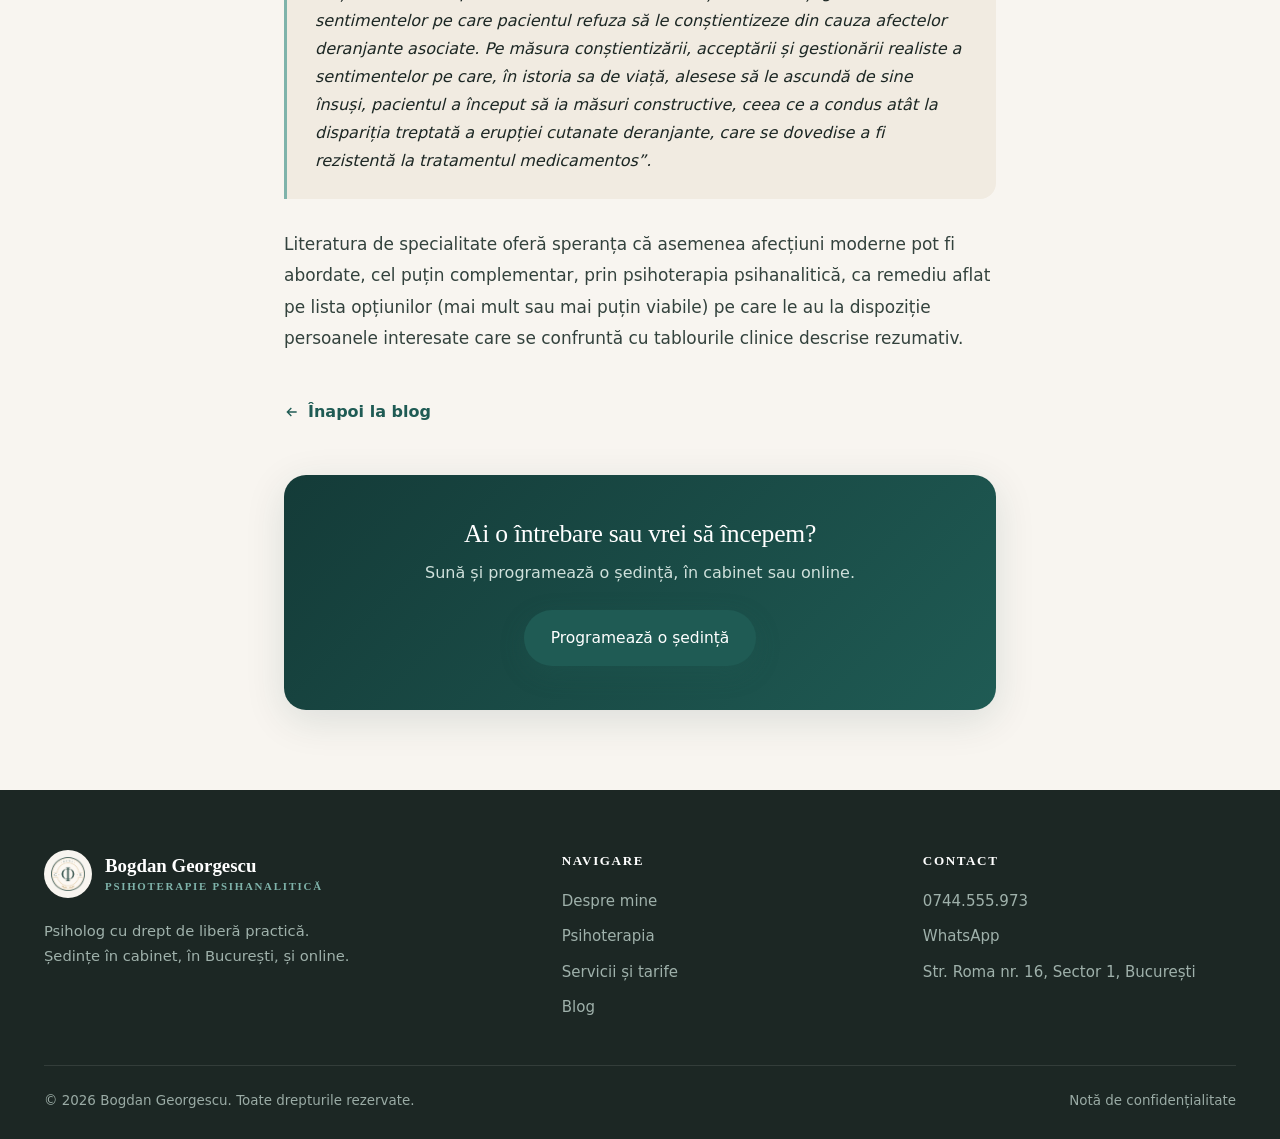
==== commit c7431a25: "Adauga pagina Nota de confidentialitate + link in footer Co-Authored-By: Claude Opus 4.8 <noreply@an" ====
--- a/afectiuni-psiho-somatice-moderne.html
+++ b/afectiuni-psiho-somatice-moderne.html
@@ -93,7 +93,7 @@
     </div>
     <div class="ft-bottom">
       <span>&copy; <span id="year"></span> Bogdan Georgescu. Toate drepturile rezervate.</span>
-      <span><a href="index.html#contact">Contact</a></span>
+      <span><a href="nota-confidentialitate.html">Notă de confidențialitate</a></span>
     </div>
   </div>
 </footer>
--- a/styles.css
+++ b/styles.css
@@ -431,3 +431,7 @@
 /* map link (deschide in Google Maps) */
 .map-link{display:inline-flex;align-items:center;gap:7px;margin-top:16px;color:var(--teal-300);font-weight:600;font-size:.92rem;position:relative;transition:.2s}
 .map-link:hover{color:#fff}
+
+/* article/legal unordered list */
+.article-body ul{margin:0 0 20px;padding-left:20px}
+.article-body ul>li{margin-bottom:9px;font-size:1.05rem;line-height:1.8;color:var(--ink-700)}
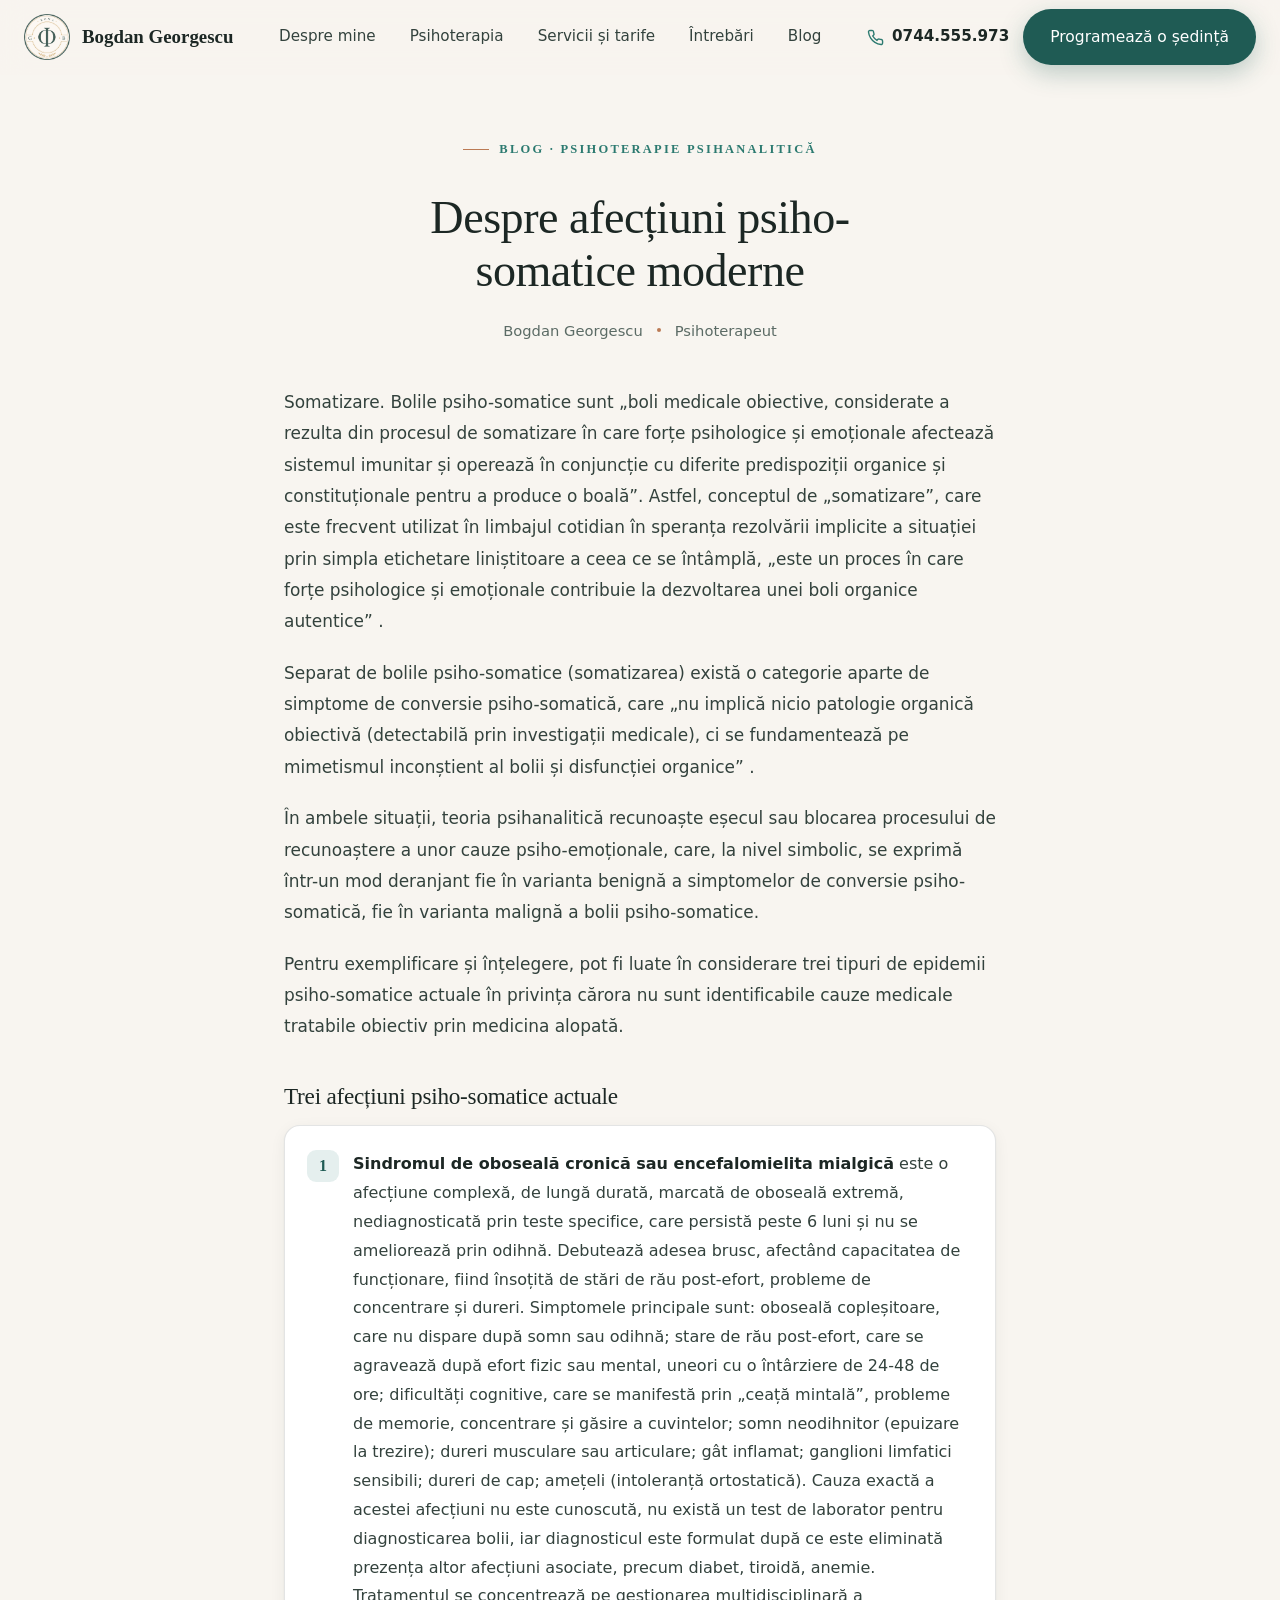
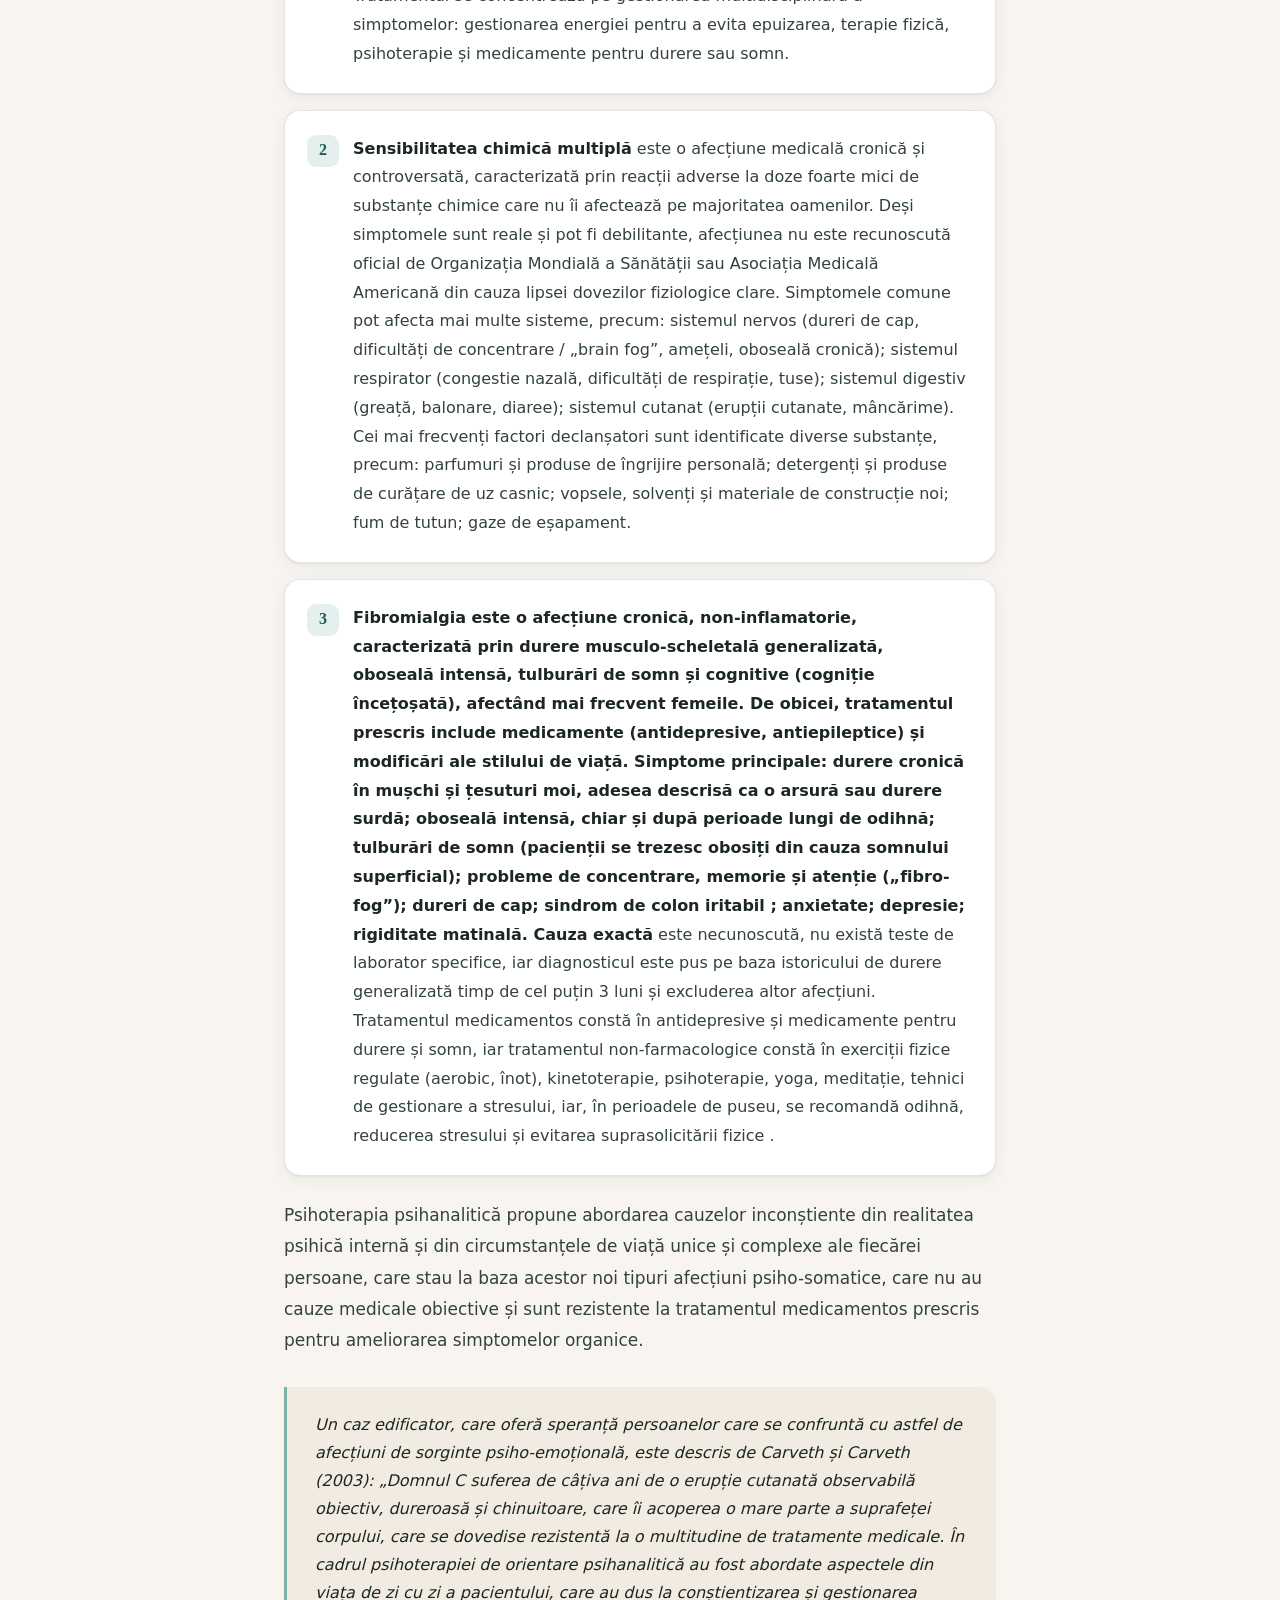
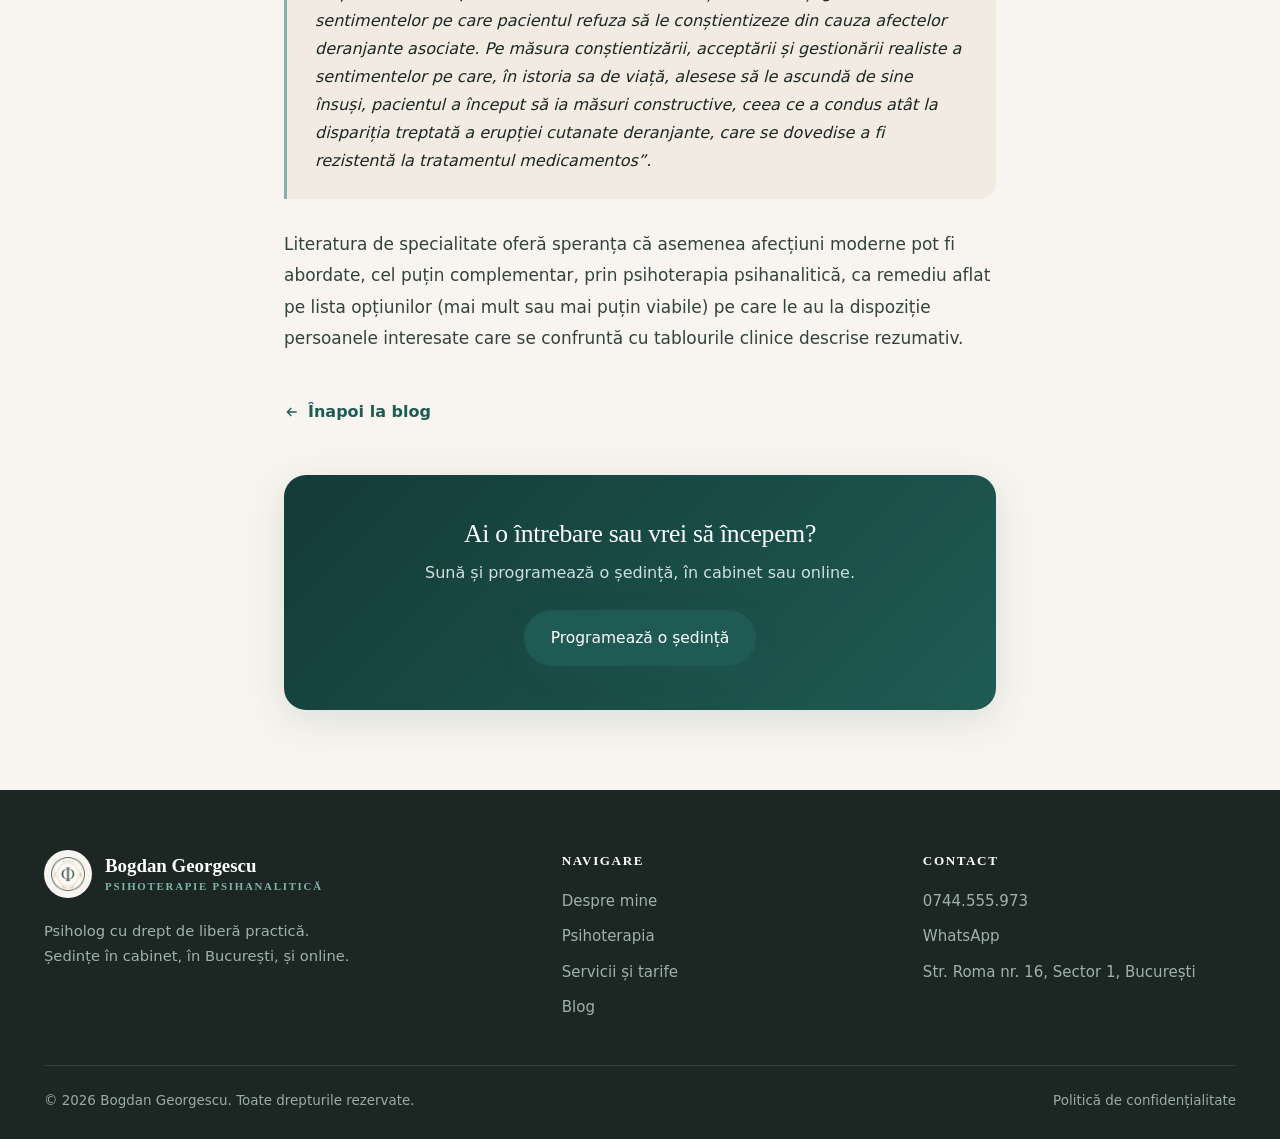
==== commit 29c8a83a: "Rescrie politica de confidentialitate: ton profesional, citeaza GDPR/Legea 190/2018, ANSPDCP Co-Auth" ====
--- a/afectiuni-psiho-somatice-moderne.html
+++ b/afectiuni-psiho-somatice-moderne.html
@@ -93,7 +93,7 @@
     </div>
     <div class="ft-bottom">
       <span>&copy; <span id="year"></span> Bogdan Georgescu. Toate drepturile rezervate.</span>
-      <span><a href="nota-confidentialitate.html">Notă de confidențialitate</a></span>
+      <span><a href="nota-confidentialitate.html">Politică de confidențialitate</a></span>
     </div>
   </div>
 </footer>
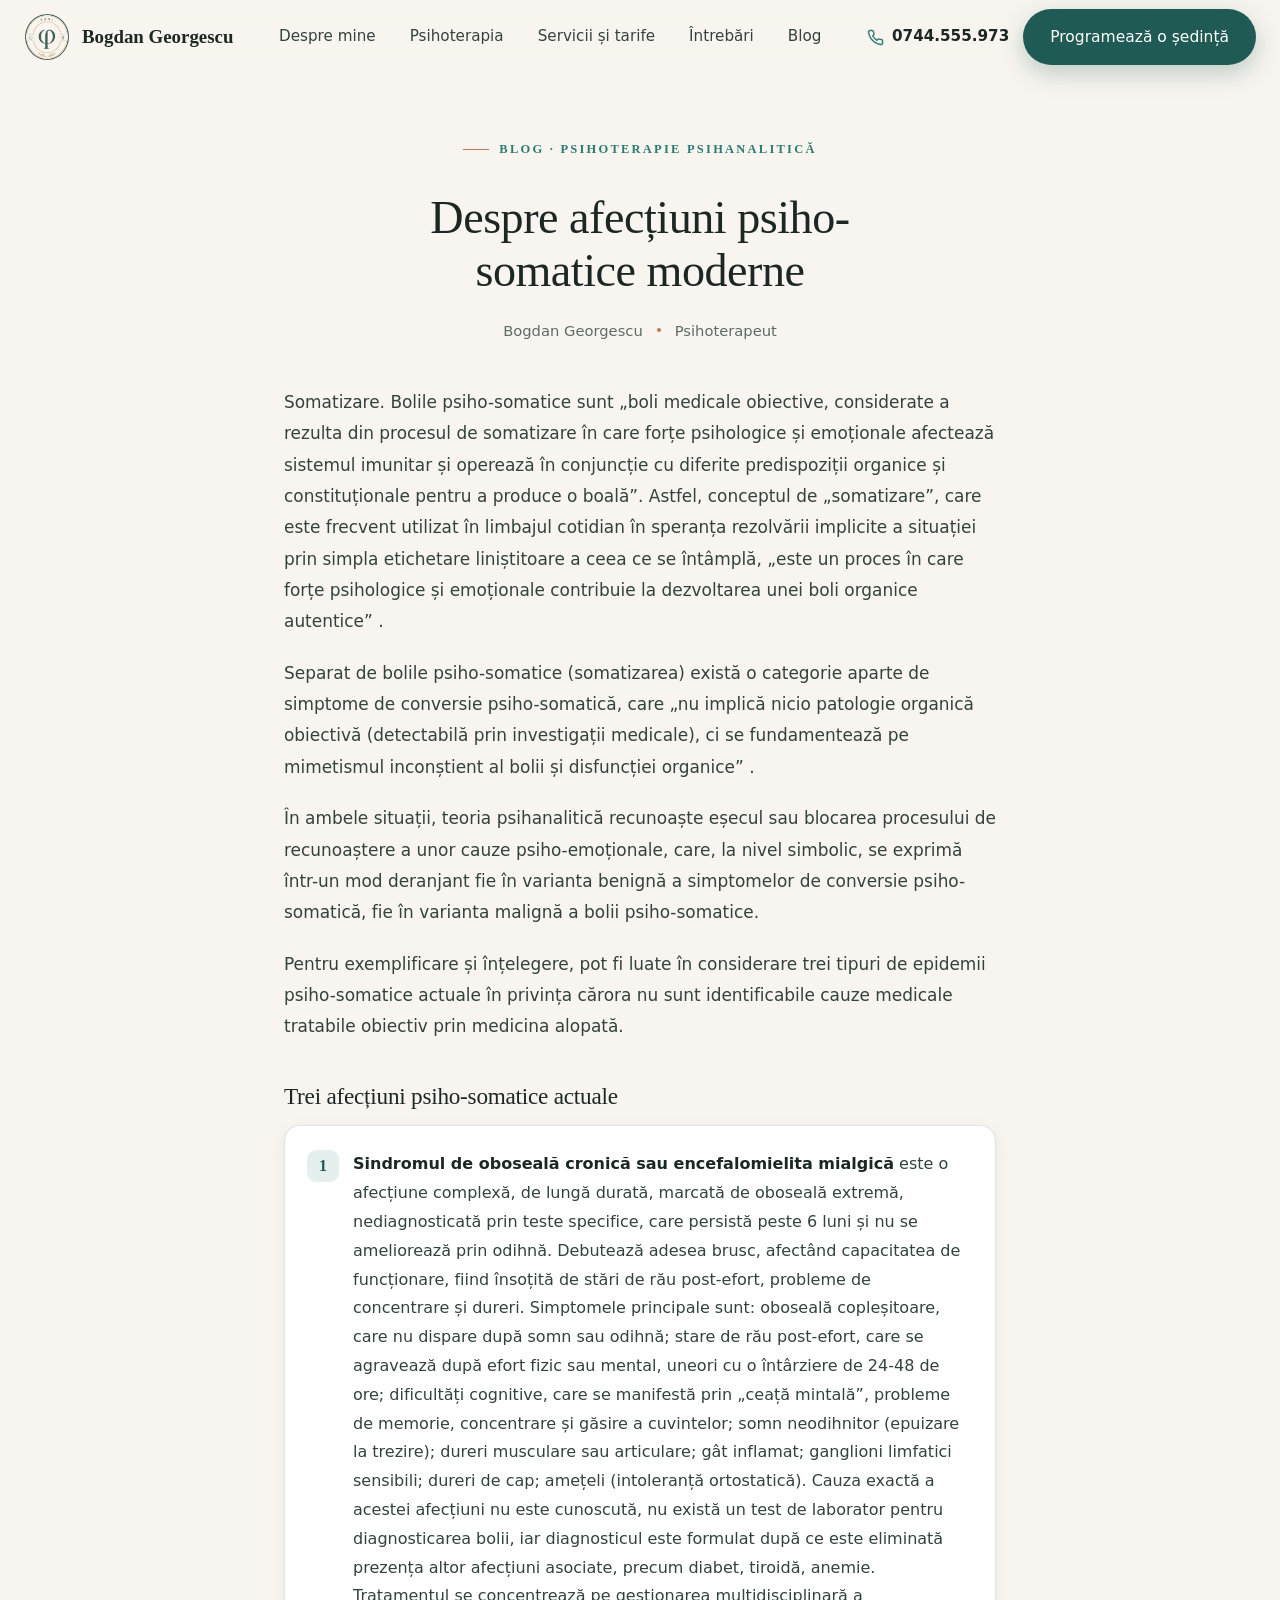
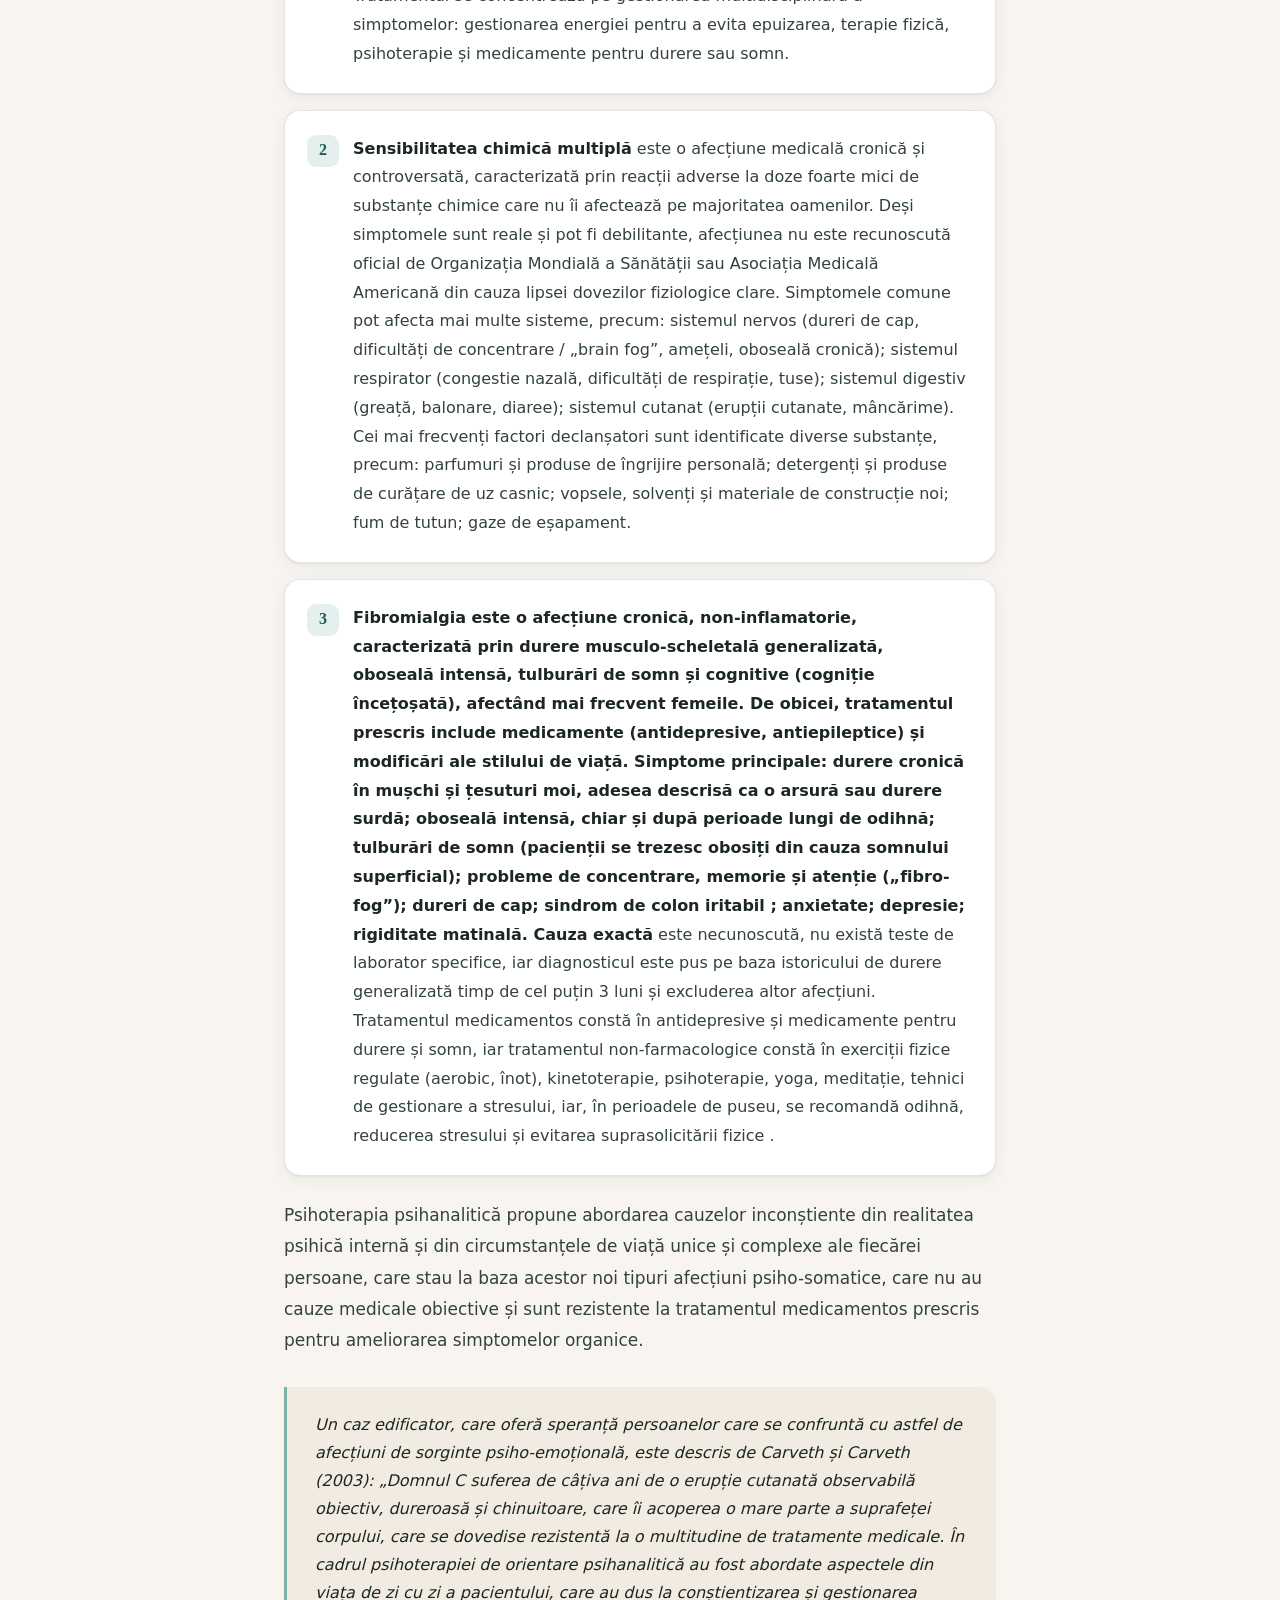
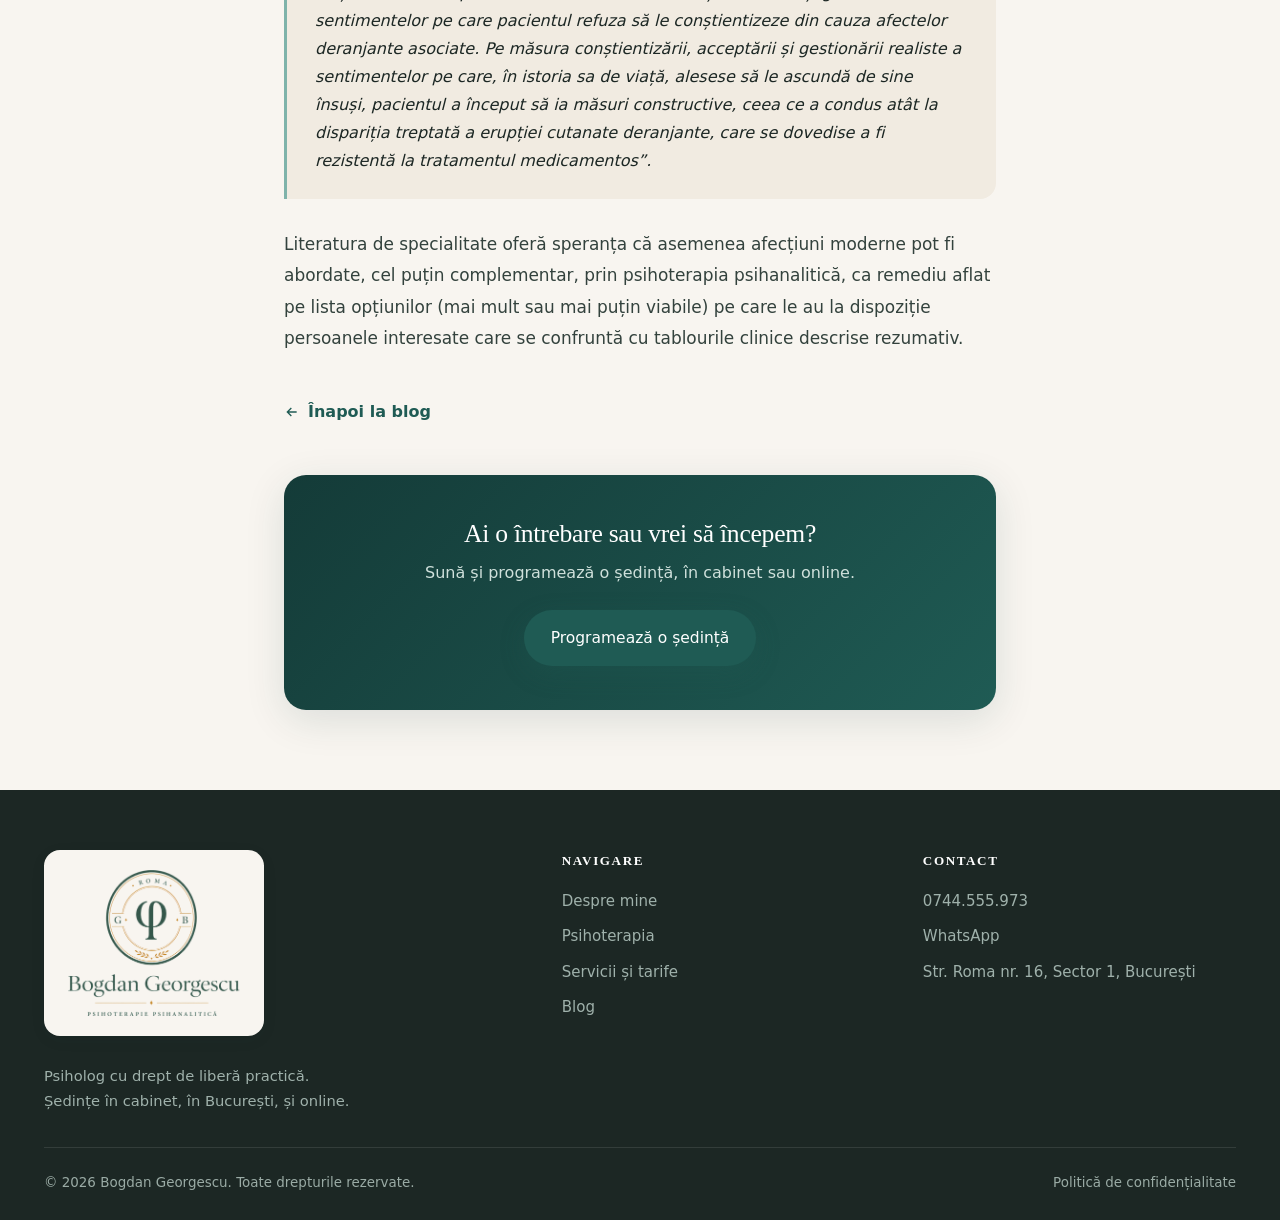
==== commit 51170256: "Logo corectat (psihanalitica) + lockup complet in footer Co-Authored-By: Claude Opus 4.8 <noreply@an" ====
--- a/afectiuni-psiho-somatice-moderne.html
+++ b/afectiuni-psiho-somatice-moderne.html
@@ -71,10 +71,7 @@
   <div class="wrap">
     <div class="ft-top">
       <div class="ft-brand">
-        <a href="index.html" class="ft-brandlink">
-          <span class="ft-mark"><img src="images/logo-mark.png" alt=""></span>
-          <span class="ft-name">Bogdan Georgescu<small>Psihoterapie psihanalitică</small></span>
-        </a>
+        <a href="index.html" class="ft-logo-card"><img src="images/logo-full.png" alt="Bogdan Georgescu · Psihoterapie psihanalitică"></a>
         <p class="ft-desc">Psiholog cu drept de liberă practică. Ședințe în cabinet, în București, și online.</p>
       </div>
       <div class="ft-col">
@@ -105,6 +102,9 @@
   <a href="index.html#contact" class="btn btn-primary">Programează o ședință</a>
 </div>
 
+<!-- GoatCounter (statistici anonime, fara cookies). ACTIVARE: inlocuieste CODUL-TAU cu subdomeniul contului si scoate liniile de comentariu.
+<script data-goatcounter="https://CODUL-TAU.goatcounter.com/count" async src="//gc.zgo.at/count.js"></script>
+-->
 <script>
 document.getElementById('year').textContent = new Date().getFullYear();
 const nav=document.getElementById('nav'), prog=document.getElementById('progress');
--- a/styles.css
+++ b/styles.css
@@ -435,3 +435,7 @@
 /* article/legal unordered list */
 .article-body ul{margin:0 0 20px;padding-left:20px}
 .article-body ul>li{margin-bottom:9px;font-size:1.05rem;line-height:1.8;color:var(--ink-700)}
+
+/* footer full logo card (lockup pe fundal deschis, ca sa se vada pe footer-ul inchis) */
+.ft-logo-card{display:inline-block;background:var(--sand-50);border-radius:16px;padding:20px 24px;box-shadow:var(--shadow-sm)}
+.ft-logo-card img{width:172px;max-width:100%;display:block}
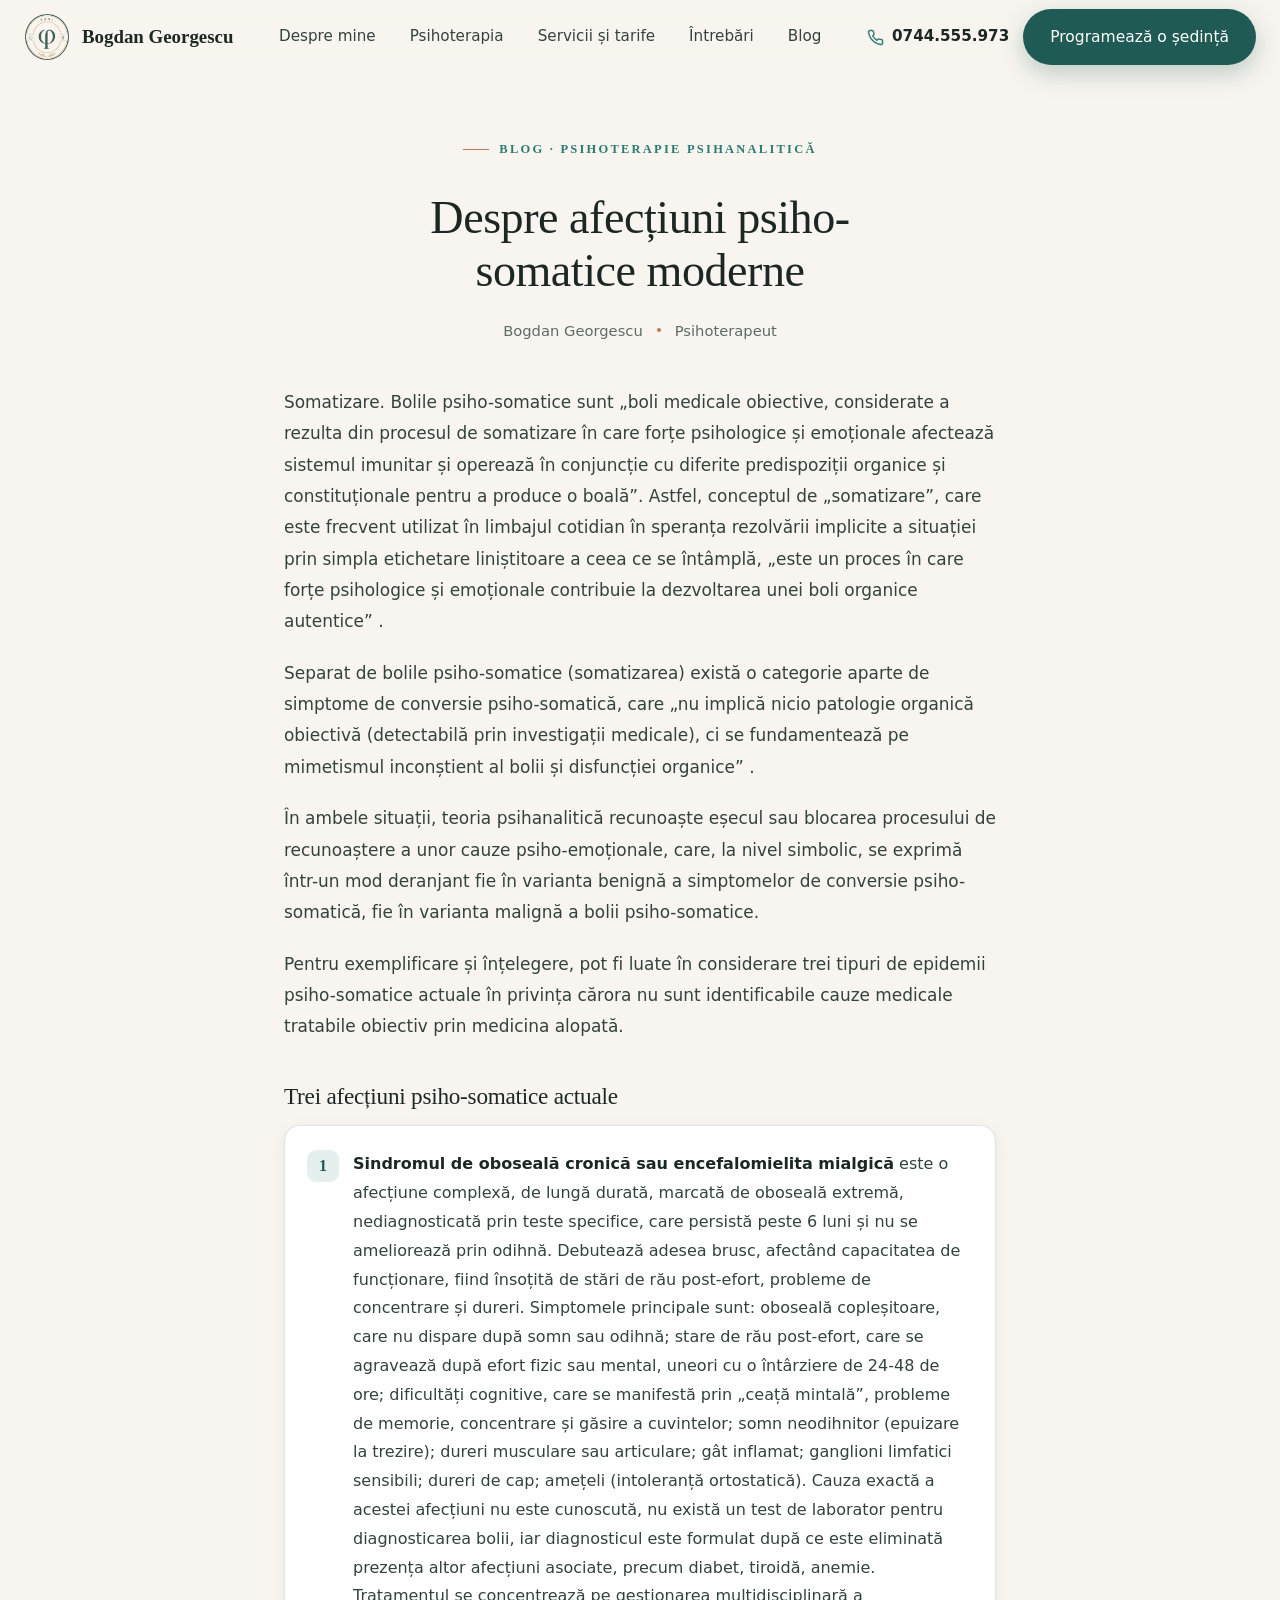
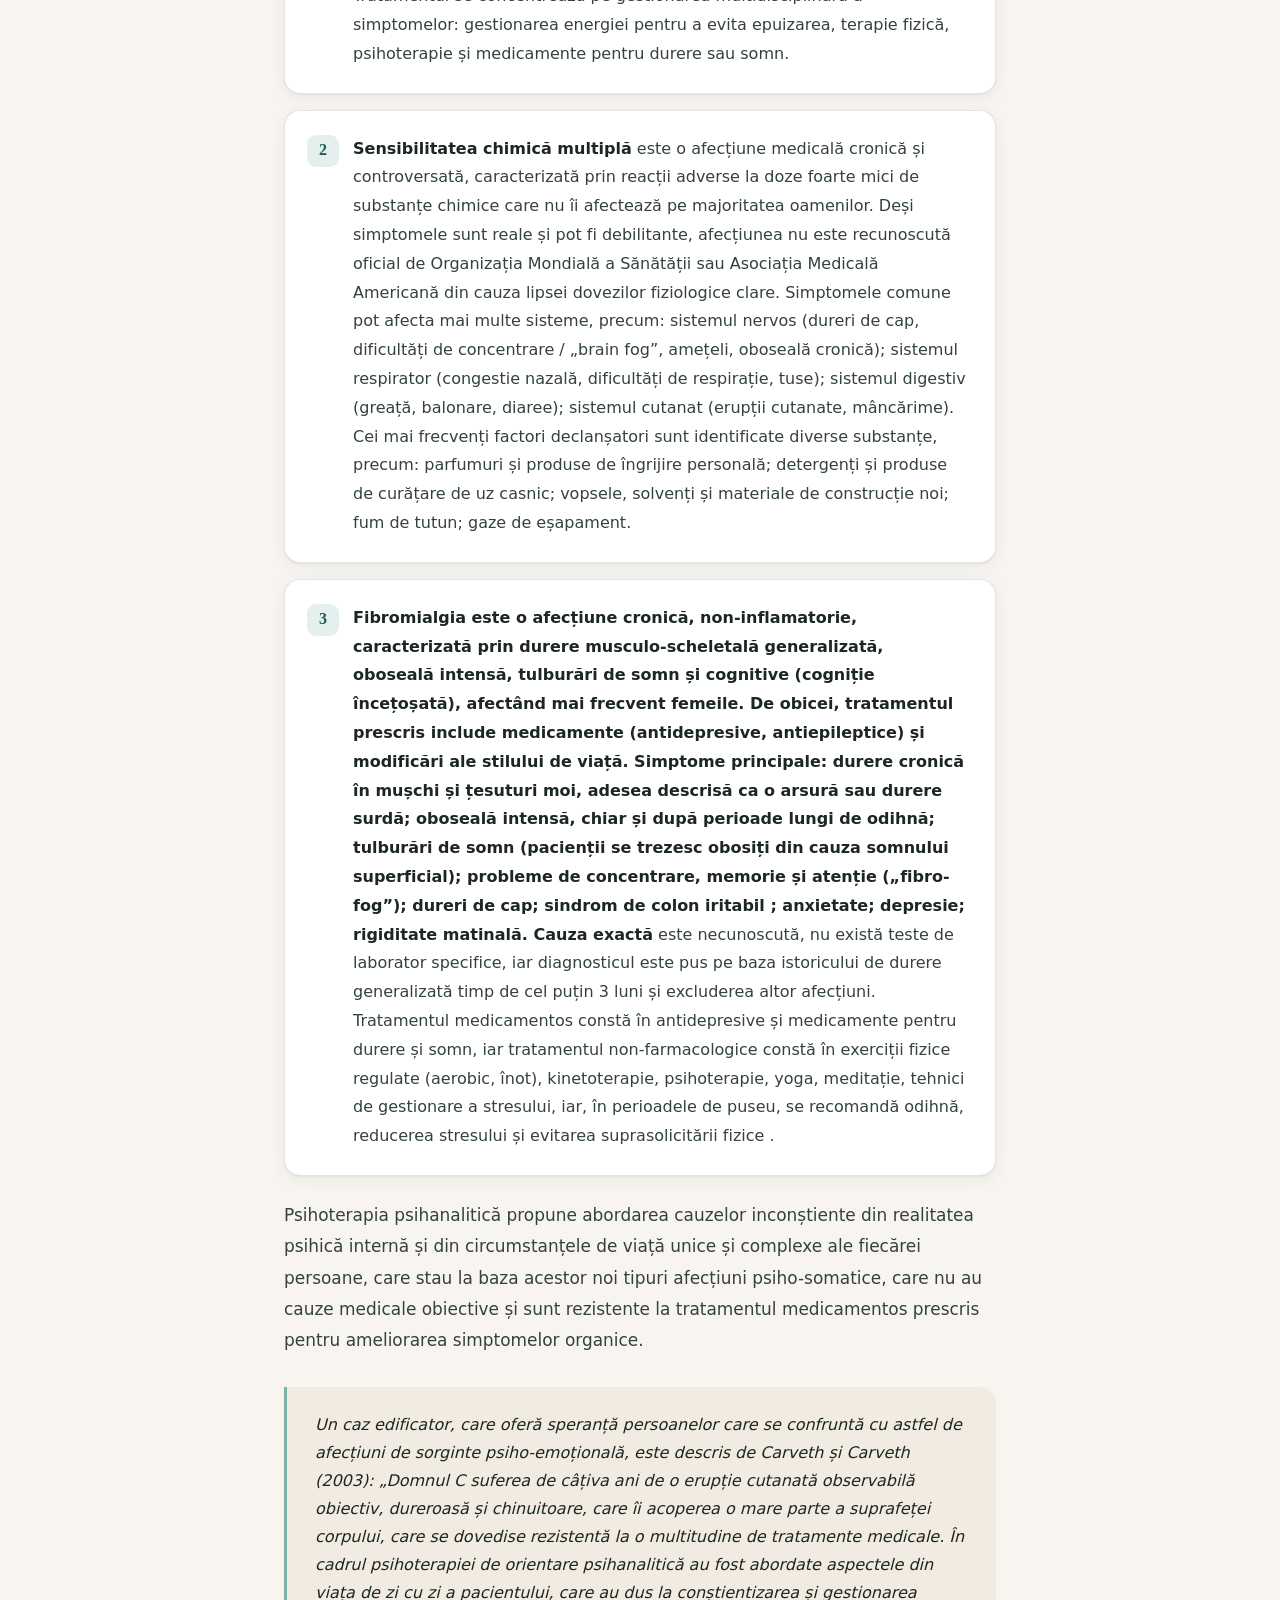
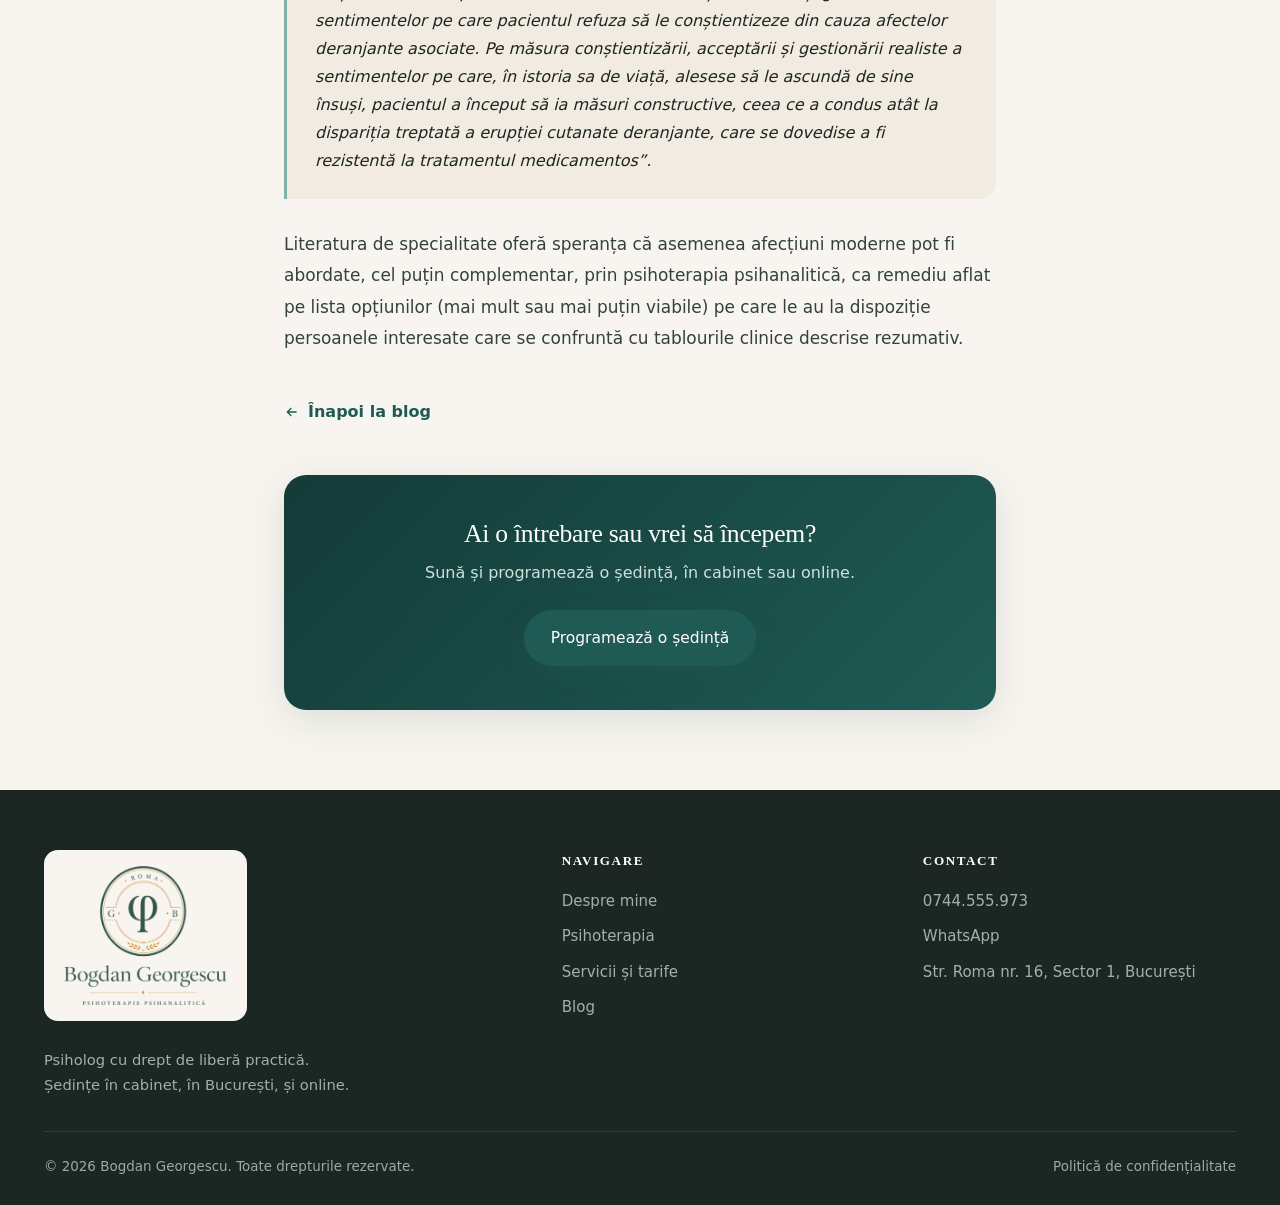
==== commit 5a9dc743: "SEO tehnic: date structurate (LocalBusiness/FAQ/Article), sitemap, robots, canonical, meta si alt-te" ====
--- a/afectiuni-psiho-somatice-moderne.html
+++ b/afectiuni-psiho-somatice-moderne.html
@@ -5,10 +5,48 @@
 <meta name="viewport" content="width=device-width, initial-scale=1.0">
 <meta name="robots" content="noindex, nofollow">
 <title>Despre afecțiuni psiho-somatice moderne · Bogdan Georgescu</title>
-<meta name="description" content="Articol despre afecțiunile psiho-somatice moderne și abordarea lor prin psihoterapie psihanalitică.">
+<meta name="description" content="Somatizare, simptome de conversie și trei afecțiuni psiho-somatice actuale (oboseală cronică, sensibilitate chimică multiplă, fibromialgie), abordate prin psihoterapie psihanalitică.">
 <link rel="icon" type="image/png" href="images/logo-mark.png">
 <link rel="stylesheet" href="fonts.css">
 <link rel="stylesheet" href="styles.css">
+
+<link rel="canonical" href="https://frincu13.github.io/cabinet-bogdan-georgescu/afectiuni-psiho-somatice-moderne.html">
+<meta name="author" content="Bogdan Georgescu">
+<meta property="og:type" content="article">
+<meta property="og:url" content="https://frincu13.github.io/cabinet-bogdan-georgescu/afectiuni-psiho-somatice-moderne.html">
+<meta property="og:title" content="Despre afecțiuni psiho-somatice moderne">
+<meta property="og:image" content="https://frincu13.github.io/cabinet-bogdan-georgescu/images/logo-full.png">
+<script type="application/ld+json">
+{
+ "@context": "https://schema.org",
+ "@type": "BlogPosting",
+ "headline": "Despre afecțiuni psiho-somatice moderne",
+ "description": "Somatizare, simptome de conversie și trei afecțiuni psiho-somatice actuale, abordate prin psihoterapie psihanalitică.",
+ "inLanguage": "ro-RO",
+ "datePublished": "2026-07-02",
+ "dateModified": "2026-07-02",
+ "author": {
+  "@type": "Person",
+  "name": "Bogdan Georgescu",
+  "@id": "https://frincu13.github.io/cabinet-bogdan-georgescu/#persoana"
+ },
+ "publisher": {
+  "@id": "https://frincu13.github.io/cabinet-bogdan-georgescu/#cabinet"
+ },
+ "image": "https://frincu13.github.io/cabinet-bogdan-georgescu/images/logo-full.png",
+ "mainEntityOfPage": {
+  "@type": "WebPage",
+  "@id": "https://frincu13.github.io/cabinet-bogdan-georgescu/afectiuni-psiho-somatice-moderne.html"
+ },
+ "about": [
+  "psihoterapie psihanalitică",
+  "afecțiuni psiho-somatice",
+  "somatizare",
+  "fibromialgie",
+  "oboseală cronică"
+ ]
+}
+</script>
 </head>
 <body>
 <a href="#continut" class="skip">Sari la conținut</a>
--- a/styles.css
+++ b/styles.css
@@ -321,8 +321,8 @@
 
 /* images */
 .brand .logo-mark{width:46px;height:46px;object-fit:contain;flex:0 0 46px}
-.portrait-img{width:100%;height:100%;object-fit:cover;object-position:center 18%}
-.cab-img{width:100%;border-radius:12px;margin-bottom:22px;aspect-ratio:4/3;object-fit:cover;object-position:center}
+.portrait-img{width:100%;height:100%;object-fit:cover;object-position:center}
+.cab-img{width:100%;border-radius:12px;margin-bottom:22px;aspect-ratio:1/1;object-fit:cover;object-position:center}
 .ft-logo{display:inline-block;background:var(--sand-50);border-radius:16px;padding:20px 24px;box-shadow:var(--shadow-sm)}
 .ft-logo img{width:200px;max-width:100%;display:block}
 
@@ -437,5 +437,5 @@
 .article-body ul>li{margin-bottom:9px;font-size:1.05rem;line-height:1.8;color:var(--ink-700)}
 
 /* footer full logo card (lockup pe fundal deschis, ca sa se vada pe footer-ul inchis) */
-.ft-logo-card{display:inline-block;background:var(--sand-50);border-radius:16px;padding:20px 24px;box-shadow:var(--shadow-sm)}
-.ft-logo-card img{width:172px;max-width:100%;display:block}
+.ft-logo-card{display:inline-block;background:var(--sand-50);border-radius:14px;padding:16px 20px;box-shadow:var(--shadow-sm)}
+.ft-logo-card img{width:163px;max-width:100%;display:block}
